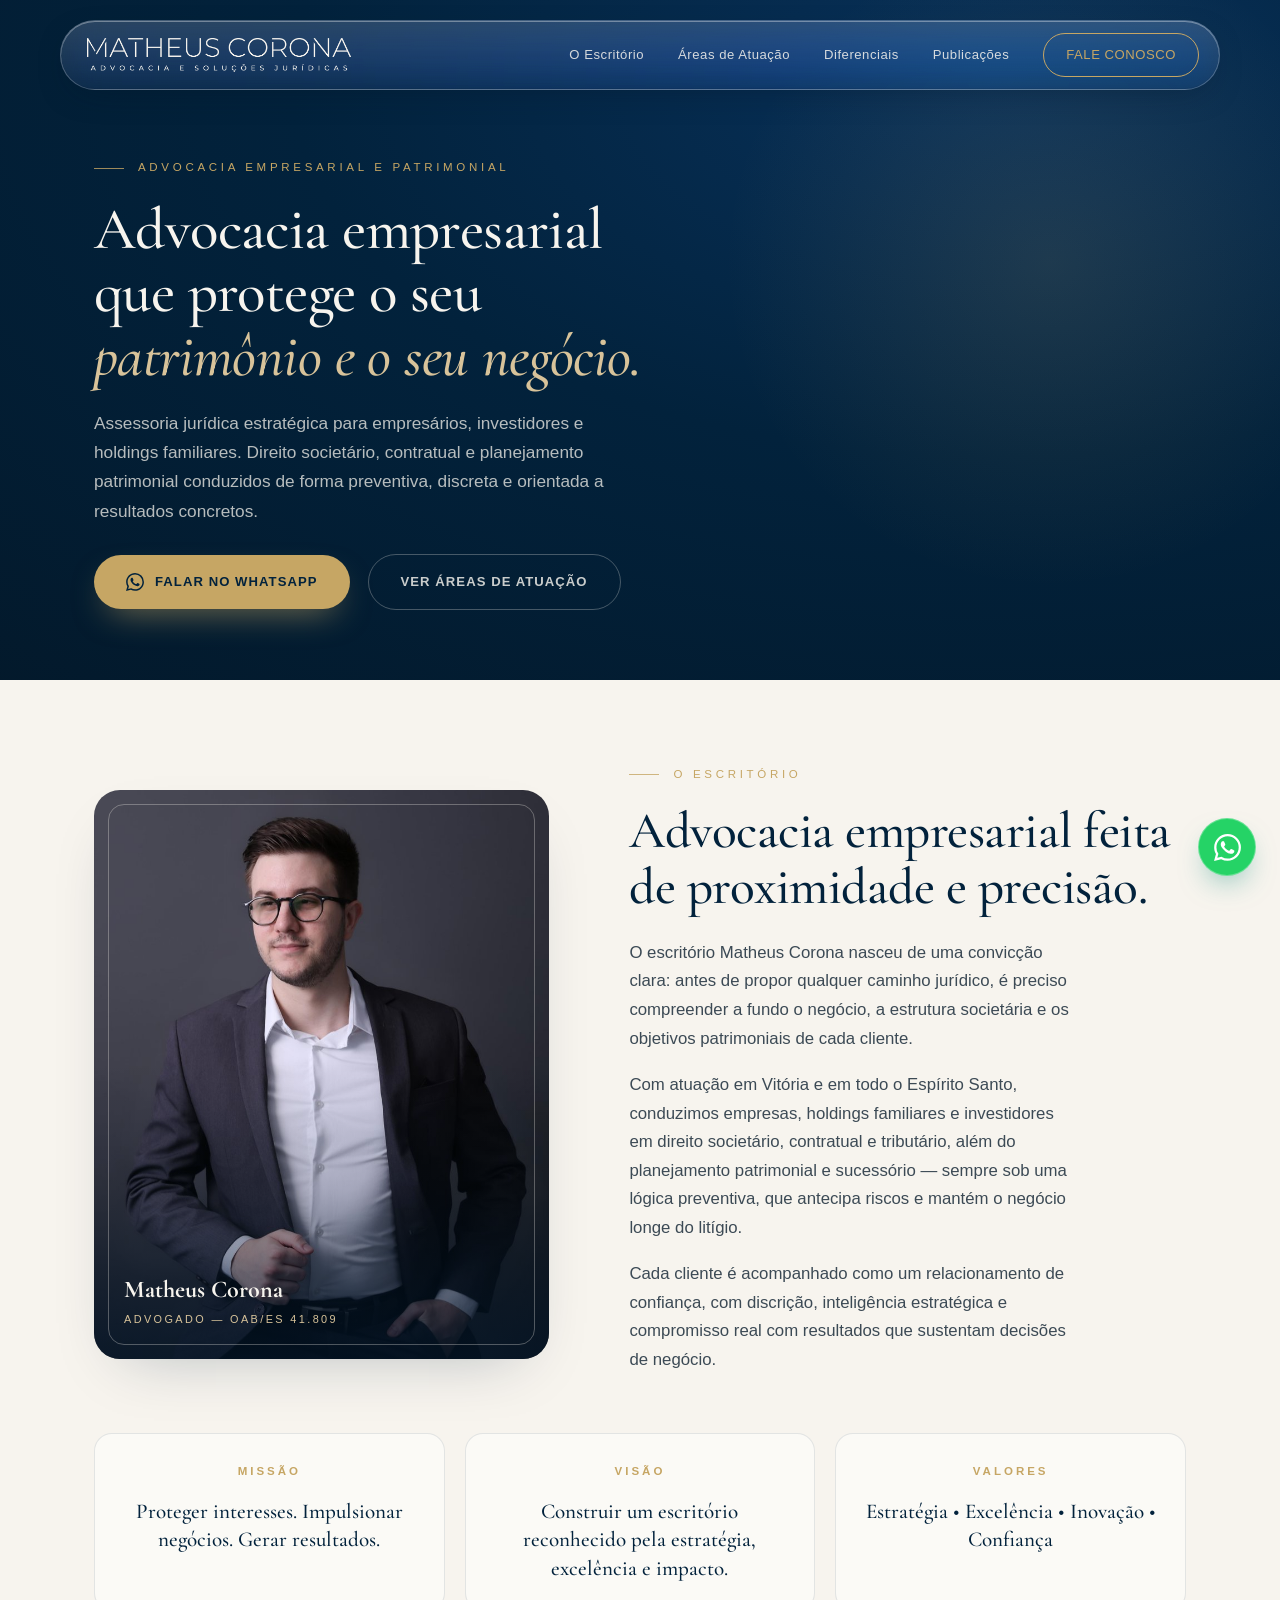
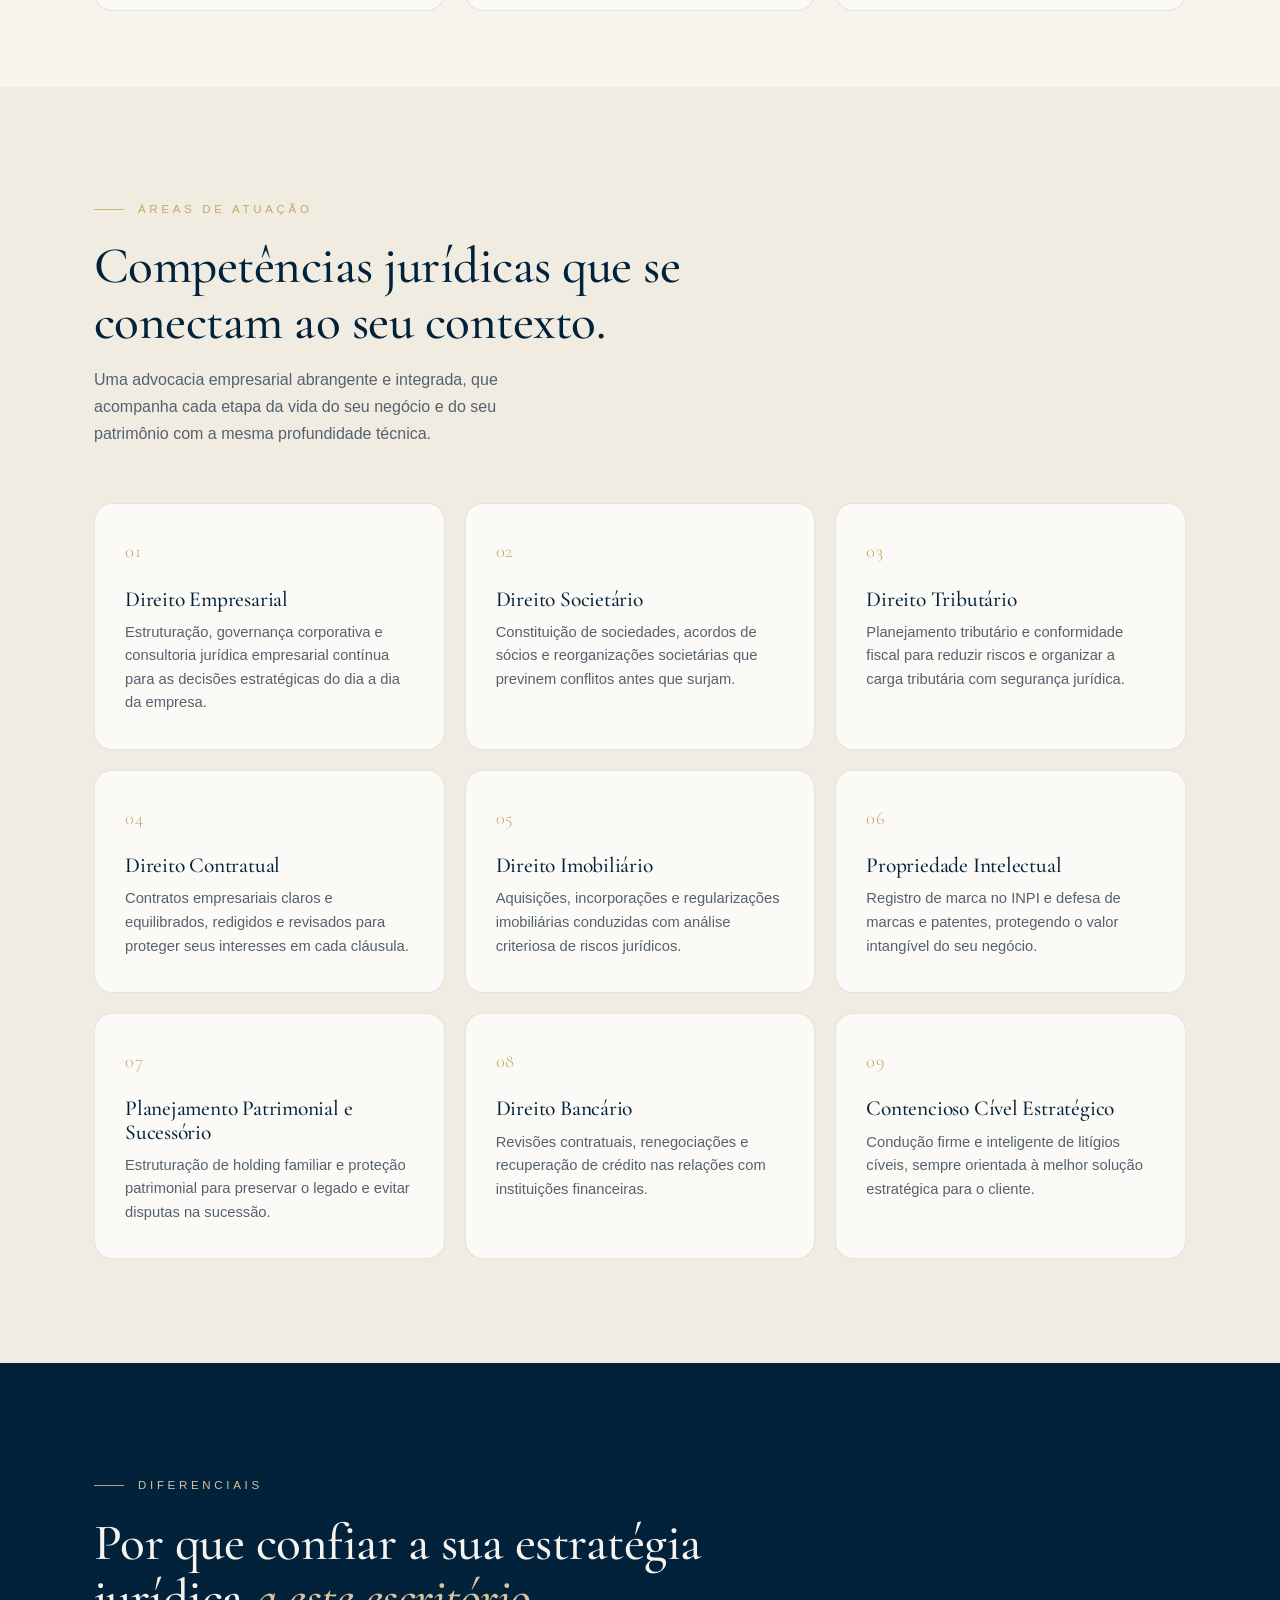
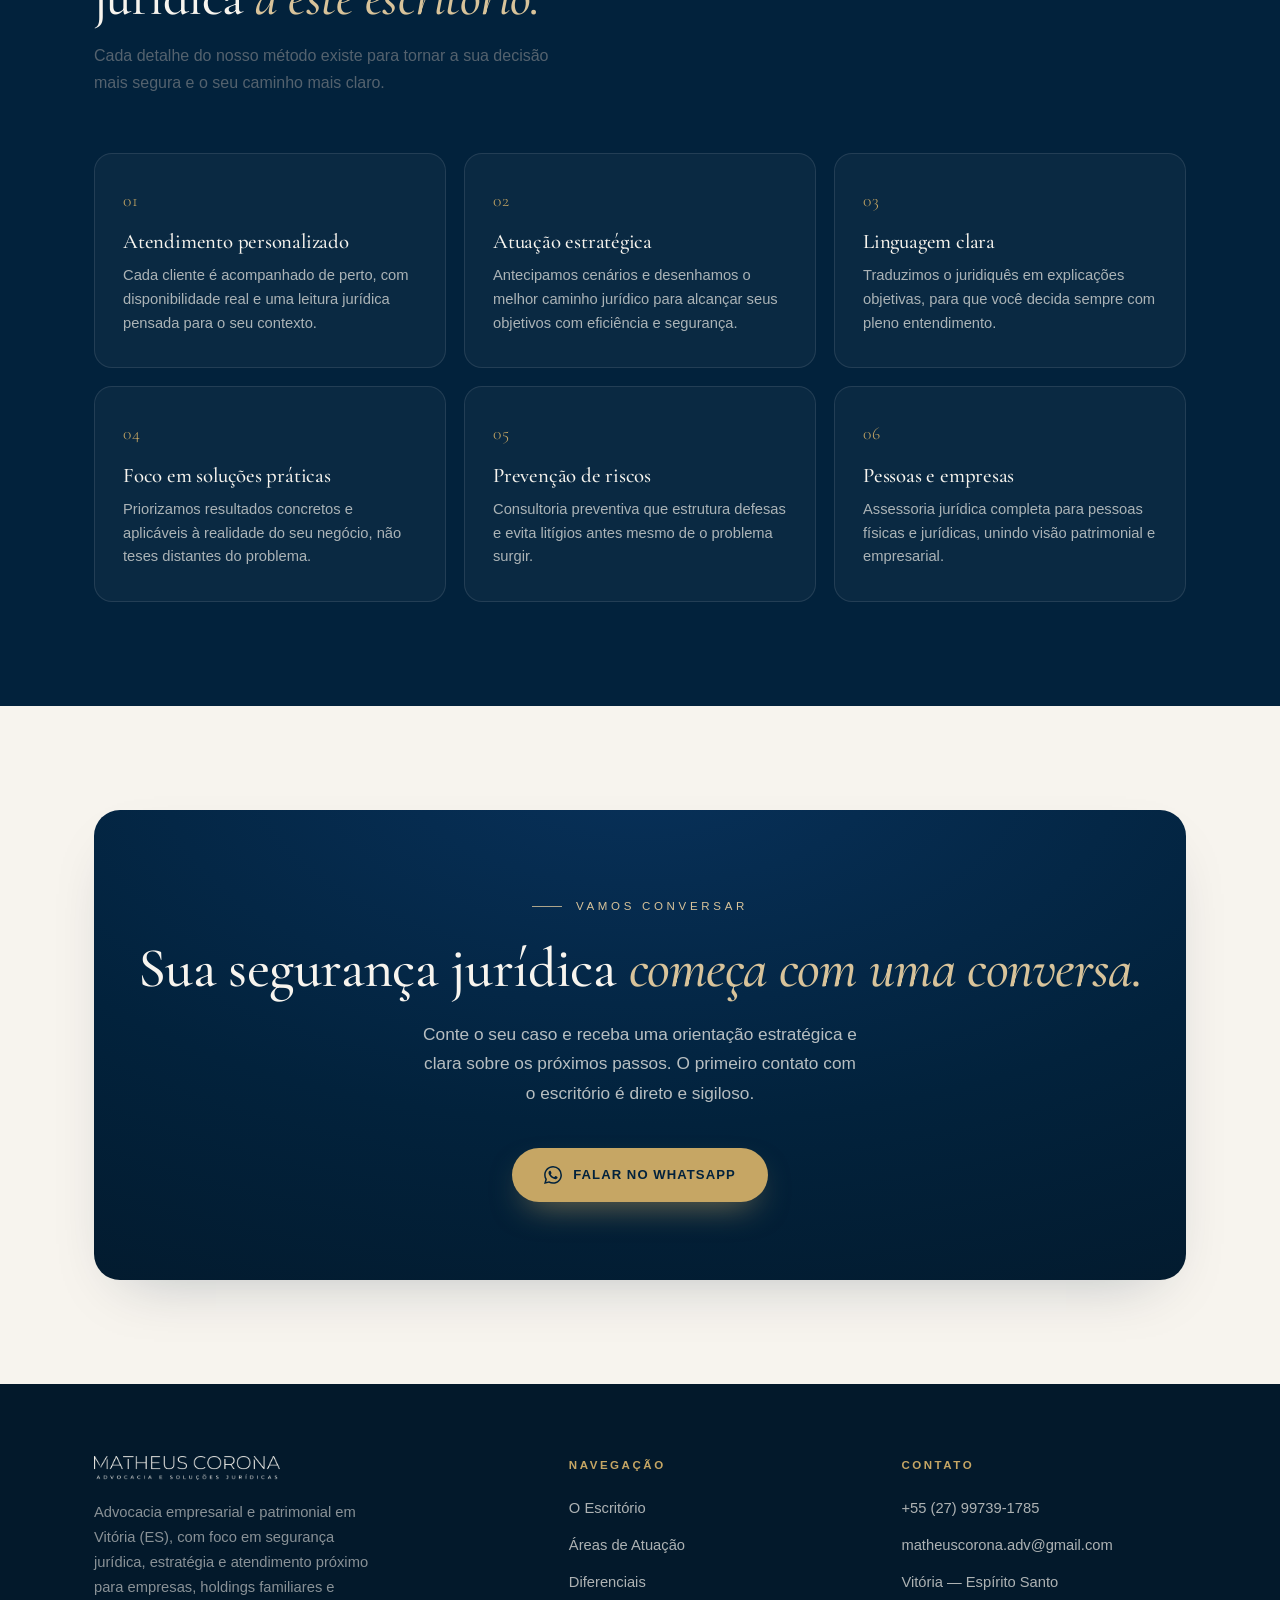
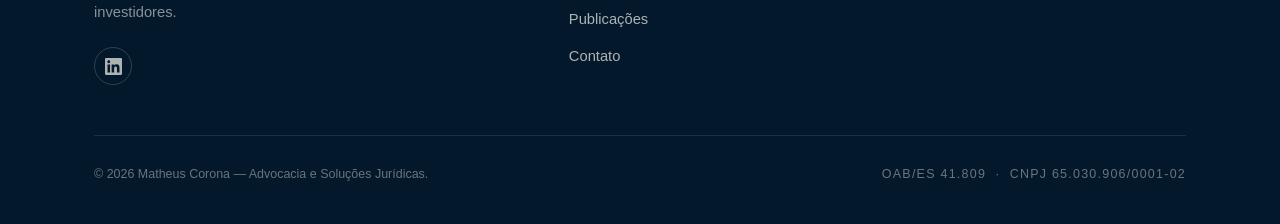
==== index.html @ 953bd62d "Remove "boutique" e ajusta frase sobre burocracia - Remove o termo "boutique" do meta description, J" ====
<!DOCTYPE html>
<html lang="pt-BR">
<head>
<meta charset="UTF-8">
<meta name="viewport" content="width=device-width, initial-scale=1.0">
<title>Matheus Corona | Advogado Empresarial em Vitória - ES | Direito Societário, Contratual e Patrimonial</title>
<meta name="description" content="Advocacia empresarial em Vitória (ES). Assessoria jurídica estratégica em direito societário, contratual, tributário e planejamento patrimonial para empresários, holdings familiares e investidores.">
<meta name="keywords" content="advogado empresarial, advocacia empresarial, direito societário, direito contratual, consultoria jurídica empresarial, advogado para empresas, planejamento patrimonial, holding familiar, proteção patrimonial, contratos empresariais, governança corporativa, consultoria preventiva, direito tributário, direito imobiliário, direito sucessório, recuperação de crédito, propriedade intelectual, registro de marca, INPI, assessoria jurídica estratégica, advogado Vitória ES, Espírito Santo">
<meta name="author" content="Matheus Corona — Advocacia e Soluções Jurídicas">
<meta name="robots" content="index, follow">
<meta name="geo.region" content="BR-ES">
<meta name="geo.placename" content="Vitória">
<link rel="canonical" href="https://www.matheuscorona.com.br/">
<meta property="og:type" content="website">
<meta property="og:locale" content="pt_BR">
<meta property="og:title" content="Matheus Corona | Advocacia Empresarial e Patrimonial em Vitória - ES">
<meta property="og:description" content="Assessoria jurídica estratégica em direito societário, contratual, tributário e planejamento patrimonial para empresários, holdings familiares e investidores no Espírito Santo.">
<meta property="og:site_name" content="Matheus Corona — Advocacia e Soluções Jurídicas">
<meta name="twitter:card" content="summary_large_image">
<meta name="twitter:title" content="Matheus Corona | Advocacia Empresarial e Patrimonial em Vitória - ES">
<meta name="twitter:description" content="Direito societário, contratual, tributário e planejamento patrimonial para empresas, holdings familiares e investidores no Espírito Santo.">
<link rel="icon" type="image/png" sizes="32x32" href="favicon-32x32.png">
<link rel="icon" type="image/png" sizes="16x16" href="favicon-16x16.png">
<link rel="icon" type="image/png" sizes="512x512" href="favicon.png">
<link rel="apple-touch-icon" sizes="180x180" href="apple-touch-icon.png">
<link rel="preconnect" href="https://fonts.googleapis.com">
<link rel="preconnect" href="https://fonts.gstatic.com" crossorigin>
<link href="https://fonts.googleapis.com/css2?family=Cormorant+Garamond:ital,wght@0,400;0,500;0,600;1,400;1,500&family=Manrope:wght@300;400;500;600&display=swap" rel="stylesheet">
<link rel="stylesheet" href="styles.css">
<script type="application/ld+json">
{
  "@context": "https://schema.org",
  "@type": "LegalService",
  "name": "Matheus Corona — Advocacia e Soluções Jurídicas",
  "description": "Advocacia empresarial em Vitória (ES), com atuação estratégica em direito societário, contratual, tributário e planejamento patrimonial para empresários, holdings familiares e investidores.",
  "url": "https://www.matheuscorona.com.br/",
  "email": "matheuscorona.adv@gmail.com",
  "telephone": "+55-27-99739-1785",
  "priceRange": "$$",
  "areaServed": {
    "@type": "State",
    "name": "Espírito Santo"
  },
  "address": {
    "@type": "PostalAddress",
    "addressLocality": "Vitória",
    "addressRegion": "ES",
    "addressCountry": "BR"
  },
  "founder": {
    "@type": "Person",
    "name": "Matheus Corona",
    "jobTitle": "Advogado",
    "identifier": "OAB/ES 41.809"
  },
  "knowsAbout": [
    "Direito Empresarial",
    "Direito Societário",
    "Direito Tributário",
    "Direito Contratual",
    "Direito Imobiliário",
    "Propriedade Intelectual e Registro de Marca (INPI)",
    "Planejamento Patrimonial e Sucessório",
    "Holding Familiar",
    "Governança Corporativa",
    "Consultoria Jurídica Preventiva",
    "Direito Bancário e Recuperação de Crédito",
    "Contencioso Cível Estratégico"
  ],
  "makesOffer": [
    { "@type": "Offer", "itemOffered": { "@type": "Service", "name": "Consultoria jurídica empresarial e societária" } },
    { "@type": "Offer", "itemOffered": { "@type": "Service", "name": "Planejamento patrimonial e sucessório e estruturação de holding familiar" } },
    { "@type": "Offer", "itemOffered": { "@type": "Service", "name": "Elaboração e revisão de contratos empresariais" } },
    { "@type": "Offer", "itemOffered": { "@type": "Service", "name": "Planejamento tributário e conformidade fiscal" } }
  ]
}
</script>
</head>
<body>

<header class="nav" id="nav">
  <div class="nav-shell">
    <a href="#" class="brand" aria-label="Matheus Corona Advocacia">
      <img class="nav-word light" src="[data-uri]" alt="Matheus Corona — Advocacia Empresarial e Soluções Jurídicas em Vitória, ES">
      <img class="nav-word dark" src="[data-uri]" alt="Matheus Corona — Advocacia Empresarial e Soluções Jurídicas em Vitória, ES">
    </a>
    <nav class="nav-links" id="menu">
      <a href="#sobre">O Escritório</a>
      <a href="#areas">Áreas de Atuação</a>
      <a href="#diferenciais">Diferenciais</a>
      <a href="publicacoes.html">Publicações</a>
      <a href="#contato" class="nav-cta">Fale Conosco</a>
    </nav>
    <div class="burger" id="burger"><span></span><span></span><span></span></div>
  </div>
</header>

<!-- HERO -->
<section class="hero">
  <div class="hero-glow"></div>
  <div class="hero-content">
    <div class="wrap">
      <div class="hero-inner">
        <span class="eyebrow">Advocacia Empresarial e Patrimonial</span>
        <h1><span class="l">Advocacia empresarial</span><span class="l">que protege o seu</span><span class="l"><em>patrimônio e o seu negócio.</em></span></h1>
        <p class="lead">Assessoria jurídica estratégica para empresários, investidores e holdings familiares. Direito societário, contratual e planejamento patrimonial conduzidos de forma preventiva, discreta e orientada a resultados concretos.</p>
        <div class="hero-actions">
          <a href="https://wa.me/5527997391785" class="btn btn-gold" target="_blank" rel="noopener"><svg viewBox="0 0 24 24" fill="currentColor"><path d="M17.472 14.382c-.297-.149-1.758-.867-2.03-.967-.273-.099-.471-.148-.67.15-.197.297-.767.966-.94 1.164-.173.199-.347.223-.644.075-.297-.15-1.255-.463-2.39-1.475-.883-.788-1.48-1.761-1.653-2.059-.173-.297-.018-.458.13-.606.134-.133.298-.347.446-.52.149-.174.198-.298.298-.497.099-.198.05-.371-.025-.52-.075-.149-.669-1.612-.916-2.207-.242-.579-.487-.5-.669-.51-.173-.008-.371-.01-.57-.01-.198 0-.52.074-.792.372-.272.297-1.04 1.016-1.04 2.479 0 1.462 1.065 2.875 1.213 3.074.149.198 2.096 3.2 5.077 4.487.709.306 1.262.489 1.694.625.712.227 1.36.195 1.871.118.571-.085 1.758-.719 2.006-1.413.248-.694.248-1.289.173-1.413-.074-.124-.272-.198-.57-.347m-5.421 7.403h-.004a9.87 9.87 0 01-5.031-1.378l-.361-.214-3.741.982.998-3.648-.235-.374a9.86 9.86 0 01-1.51-5.26c.001-5.45 4.436-9.884 9.888-9.884 2.64 0 5.122 1.03 6.988 2.898a9.825 9.825 0 012.893 6.994c-.003 5.45-4.437 9.884-9.885 9.884m8.413-18.297A11.815 11.815 0 0012.05 0C5.495 0 .16 5.335.157 11.892c0 2.096.547 4.142 1.588 5.945L.057 24l6.305-1.654a11.882 11.882 0 005.683 1.448h.005c6.554 0 11.89-5.335 11.893-11.893a11.821 11.821 0 00-3.48-8.413Z"/></svg> Falar no WhatsApp</a>
          <a href="#areas" class="btn btn-ghost">Ver áreas de atuação</a>
        </div>
      </div>
    </div>
  </div>
</section>

<!-- SOBRE -->
<section class="sec sobre" id="sobre">
  <div class="wrap sobre-grid">
    <div class="sobre-visual reveal">
      <img src="[data-uri]" alt="Matheus Corona, advogado empresarial responsável — OAB/ES 41.809, Vitória - ES">
      <div class="scrim"></div>
      <div class="cap"><b>Matheus Corona</b><small>Advogado — OAB/ES 41.809</small></div>
    </div>
    <div class="sobre-text reveal d1">
      <span class="eyebrow">O Escritório</span>
      <h2>Advocacia empresarial feita de proximidade e precisão.</h2>
      <p>O escritório Matheus Corona nasceu de uma convicção clara: antes de propor qualquer caminho jurídico, é preciso compreender a fundo o negócio, a estrutura societária e os objetivos patrimoniais de cada cliente.</p>
      <p>Com atuação em Vitória e em todo o Espírito Santo, conduzimos empresas, holdings familiares e investidores em direito societário, contratual e tributário, além do planejamento patrimonial e sucessório — sempre sob uma lógica preventiva, que antecipa riscos e mantém o negócio longe do litígio.</p>
      <p>Cada cliente é acompanhado como um relacionamento de confiança, com discrição, inteligência estratégica e compromisso real com resultados que sustentam decisões de negócio.</p>
    </div>
  </div>
  <div class="wrap">
    <div class="mvv reveal">
      <div class="mvv-item"><span class="k">Missão</span><p>Proteger interesses. Impulsionar negócios. Gerar resultados.</p></div>
      <div class="mvv-item"><span class="k">Visão</span><p>Construir um escritório reconhecido pela estratégia, excelência e impacto.</p></div>
      <div class="mvv-item"><span class="k">Valores</span><p>Estratégia • Excelência • Inovação • Confiança</p></div>
    </div>
  </div>
</section>

<!-- ÁREAS -->
<section class="sec areas" id="areas">
  <div class="wrap">
    <div class="sec-head reveal">
      <span class="eyebrow">Áreas de Atuação</span>
      <h2>Competências jurídicas que se conectam ao seu contexto.</h2>
      <p>Uma advocacia empresarial abrangente e integrada, que acompanha cada etapa da vida do seu negócio e do seu patrimônio com a mesma profundidade técnica.</p>
    </div>
    <div class="areas-grid reveal d1">
      <article class="area">
      <span class="num">01</span>
      <h3>Direito Empresarial</h3><p>Estruturação, governança corporativa e consultoria jurídica empresarial contínua para as decisões estratégicas do dia a dia da empresa.</p>
      <span class="area-line"></span>
    </article><article class="area">
      <span class="num">02</span>
      <h3>Direito Societário</h3><p>Constituição de sociedades, acordos de sócios e reorganizações societárias que previnem conflitos antes que surjam.</p>
      <span class="area-line"></span>
    </article><article class="area">
      <span class="num">03</span>
      <h3>Direito Tributário</h3><p>Planejamento tributário e conformidade fiscal para reduzir riscos e organizar a carga tributária com segurança jurídica.</p>
      <span class="area-line"></span>
    </article><article class="area">
      <span class="num">04</span>
      <h3>Direito Contratual</h3><p>Contratos empresariais claros e equilibrados, redigidos e revisados para proteger seus interesses em cada cláusula.</p>
      <span class="area-line"></span>
    </article><article class="area">
      <span class="num">05</span>
      <h3>Direito Imobiliário</h3><p>Aquisições, incorporações e regularizações imobiliárias conduzidas com análise criteriosa de riscos jurídicos.</p>
      <span class="area-line"></span>
    </article><article class="area">
      <span class="num">06</span>
      <h3>Propriedade Intelectual</h3><p>Registro de marca no INPI e defesa de marcas e patentes, protegendo o valor intangível do seu negócio.</p>
      <span class="area-line"></span>
    </article><article class="area">
      <span class="num">07</span>
      <h3>Planejamento Patrimonial e Sucessório</h3><p>Estruturação de holding familiar e proteção patrimonial para preservar o legado e evitar disputas na sucessão.</p>
      <span class="area-line"></span>
    </article><article class="area">
      <span class="num">08</span>
      <h3>Direito Bancário</h3><p>Revisões contratuais, renegociações e recuperação de crédito nas relações com instituições financeiras.</p>
      <span class="area-line"></span>
    </article><article class="area">
      <span class="num">09</span>
      <h3>Contencioso Cível Estratégico</h3><p>Condução firme e inteligente de litígios cíveis, sempre orientada à melhor solução estratégica para o cliente.</p>
      <span class="area-line"></span>
    </article>
    </div>
  </div>
</section>

<!-- DIFERENCIAIS -->
<section class="sec difs" id="diferenciais">
  <div class="wrap">
    <div class="sec-head reveal">
      <span class="eyebrow">Diferenciais</span>
      <h2>Por que confiar a sua estratégia jurídica <em>a este escritório.</em></h2>
      <p>Cada detalhe do nosso método existe para tornar a sua decisão mais segura e o seu caminho mais claro.</p>
    </div>
    <div class="difs-grid reveal d1">
      <div class="dif"><span class="dnum">01</span><h3>Atendimento personalizado</h3><p>Cada cliente é acompanhado de perto, com disponibilidade real e uma leitura jurídica pensada para o seu contexto.</p></div><div class="dif"><span class="dnum">02</span><h3>Atuação estratégica</h3><p>Antecipamos cenários e desenhamos o melhor caminho jurídico para alcançar seus objetivos com eficiência e segurança.</p></div><div class="dif"><span class="dnum">03</span><h3>Linguagem clara</h3><p>Traduzimos o juridiquês em explicações objetivas, para que você decida sempre com pleno entendimento.</p></div><div class="dif"><span class="dnum">04</span><h3>Foco em soluções práticas</h3><p>Priorizamos resultados concretos e aplicáveis à realidade do seu negócio, não teses distantes do problema.</p></div><div class="dif"><span class="dnum">05</span><h3>Prevenção de riscos</h3><p>Consultoria preventiva que estrutura defesas e evita litígios antes mesmo de o problema surgir.</p></div><div class="dif"><span class="dnum">06</span><h3>Pessoas e empresas</h3><p>Assessoria jurídica completa para pessoas físicas e jurídicas, unindo visão patrimonial e empresarial.</p></div>
    </div>
  </div>
</section>

<!-- CTA -->
<section class="sec cta" id="contato">
  <div class="wrap">
    <div class="cta-card reveal">
      <span class="eyebrow">Vamos conversar</span>
      <h2>Sua segurança jurídica <em>começa com uma conversa.</em></h2>
      <p>Conte o seu caso e receba uma orientação estratégica e clara sobre os próximos passos. O primeiro contato com o escritório é direto e sigiloso.</p>
      <a href="https://wa.me/5527997391785" class="btn btn-gold" target="_blank" rel="noopener"><svg viewBox="0 0 24 24" fill="currentColor"><path d="M17.472 14.382c-.297-.149-1.758-.867-2.03-.967-.273-.099-.471-.148-.67.15-.197.297-.767.966-.94 1.164-.173.199-.347.223-.644.075-.297-.15-1.255-.463-2.39-1.475-.883-.788-1.48-1.761-1.653-2.059-.173-.297-.018-.458.13-.606.134-.133.298-.347.446-.52.149-.174.198-.298.298-.497.099-.198.05-.371-.025-.52-.075-.149-.669-1.612-.916-2.207-.242-.579-.487-.5-.669-.51-.173-.008-.371-.01-.57-.01-.198 0-.52.074-.792.372-.272.297-1.04 1.016-1.04 2.479 0 1.462 1.065 2.875 1.213 3.074.149.198 2.096 3.2 5.077 4.487.709.306 1.262.489 1.694.625.712.227 1.36.195 1.871.118.571-.085 1.758-.719 2.006-1.413.248-.694.248-1.289.173-1.413-.074-.124-.272-.198-.57-.347m-5.421 7.403h-.004a9.87 9.87 0 01-5.031-1.378l-.361-.214-3.741.982.998-3.648-.235-.374a9.86 9.86 0 01-1.51-5.26c.001-5.45 4.436-9.884 9.888-9.884 2.64 0 5.122 1.03 6.988 2.898a9.825 9.825 0 012.893 6.994c-.003 5.45-4.437 9.884-9.885 9.884m8.413-18.297A11.815 11.815 0 0012.05 0C5.495 0 .16 5.335.157 11.892c0 2.096.547 4.142 1.588 5.945L.057 24l6.305-1.654a11.882 11.882 0 005.683 1.448h.005c6.554 0 11.89-5.335 11.893-11.893a11.821 11.821 0 00-3.48-8.413Z"/></svg> Falar no WhatsApp</a>
    </div>
  </div>
</section>

<!-- FOOTER -->
<footer>
  <div class="wrap">
    <div class="foot-grid">
      <div class="foot-brand">
        <img class="fw" src="[data-uri]" alt="Logotipo Matheus Corona — Advocacia Empresarial e Patrimonial, Vitória ES">
        <p>Advocacia empresarial e patrimonial em Vitória (ES), com foco em segurança jurídica, estratégia e atendimento próximo para empresas, holdings familiares e investidores.</p>
        <div class="foot-social">
          <a href="https://www.linkedin.com/in/matheuscorona/" target="_blank" rel="noopener" aria-label="LinkedIn"><svg viewBox="0 0 24 24" fill="currentColor"><path d="M20.447 20.452h-3.554v-5.569c0-1.328-.027-3.037-1.852-3.037-1.853 0-2.136 1.445-2.136 2.939v5.667H9.351V9h3.414v1.561h.046c.477-.9 1.637-1.85 3.37-1.85 3.601 0 4.267 2.37 4.267 5.455v6.286zM5.337 7.433c-1.144 0-2.063-.926-2.063-2.065 0-1.138.92-2.063 2.063-2.063 1.14 0 2.064.925 2.064 2.063 0 1.139-.925 2.065-2.064 2.065zm1.782 13.019H3.555V9h3.564v11.452zM22.225 0H1.771C.792 0 0 .774 0 1.729v20.542C0 23.227.792 24 1.771 24h20.451C23.2 24 24 23.227 24 22.271V1.729C24 .774 23.2 0 22.222 0h.003z"/></svg></a>
        </div>
      </div>
      <div class="foot-col">
        <h4>Navegação</h4>
        <a href="#sobre">O Escritório</a><a href="#areas">Áreas de Atuação</a>
        <a href="#diferenciais">Diferenciais</a><a href="publicacoes.html">Publicações</a>
        <a href="#contato">Contato</a>
      </div>
      <div class="foot-col">
        <h4>Contato</h4>
        <a href="https://wa.me/5527997391785" target="_blank" rel="noopener">+55 (27) 99739-1785</a>
        <a href="mailto:matheuscorona.adv@gmail.com">matheuscorona.adv@gmail.com</a>
        <p>Vitória — Espírito Santo</p>
      </div>
    </div>
    <div class="foot-bottom">
      <p>&copy; <span id="yr"></span> Matheus Corona — Advocacia e Soluções Jurídicas.</p>
      <p class="legal">OAB/ES 41.809 &nbsp;·&nbsp; CNPJ 65.030.906/0001-02</p>
    </div>
  </div>
</footer>

<a class="wa-float" href="https://wa.me/5527997391785" target="_blank" rel="noopener" aria-label="Falar no WhatsApp"><svg viewBox="0 0 24 24" fill="currentColor"><path d="M17.472 14.382c-.297-.149-1.758-.867-2.03-.967-.273-.099-.471-.148-.67.15-.197.297-.767.966-.94 1.164-.173.199-.347.223-.644.075-.297-.15-1.255-.463-2.39-1.475-.883-.788-1.48-1.761-1.653-2.059-.173-.297-.018-.458.13-.606.134-.133.298-.347.446-.52.149-.174.198-.298.298-.497.099-.198.05-.371-.025-.52-.075-.149-.669-1.612-.916-2.207-.242-.579-.487-.5-.669-.51-.173-.008-.371-.01-.57-.01-.198 0-.52.074-.792.372-.272.297-1.04 1.016-1.04 2.479 0 1.462 1.065 2.875 1.213 3.074.149.198 2.096 3.2 5.077 4.487.709.306 1.262.489 1.694.625.712.227 1.36.195 1.871.118.571-.085 1.758-.719 2.006-1.413.248-.694.248-1.289.173-1.413-.074-.124-.272-.198-.57-.347m-5.421 7.403h-.004a9.87 9.87 0 01-5.031-1.378l-.361-.214-3.741.982.998-3.648-.235-.374a9.86 9.86 0 01-1.51-5.26c.001-5.45 4.436-9.884 9.888-9.884 2.64 0 5.122 1.03 6.988 2.898a9.825 9.825 0 012.893 6.994c-.003 5.45-4.437 9.884-9.885 9.884m8.413-18.297A11.815 11.815 0 0012.05 0C5.495 0 .16 5.335.157 11.892c0 2.096.547 4.142 1.588 5.945L.057 24l6.305-1.654a11.882 11.882 0 005.683 1.448h.005c6.554 0 11.89-5.335 11.893-11.893a11.821 11.821 0 00-3.48-8.413Z"/></svg></a>

<script>
document.getElementById('yr').textContent=new Date().getFullYear();
const nav=document.getElementById('nav');
addEventListener('scroll',()=>nav.classList.toggle('scrolled',scrollY>50));
const burger=document.getElementById('burger'),menu=document.getElementById('menu');
burger.addEventListener('click',()=>{burger.classList.toggle('x');menu.classList.toggle('open');nav.classList.toggle('menu-open')});
menu.querySelectorAll('a').forEach(a=>a.addEventListener('click',()=>{burger.classList.remove('x');menu.classList.remove('open');nav.classList.remove('menu-open')}));
const io=new IntersectionObserver(es=>es.forEach(e=>{if(e.isIntersecting){e.target.classList.add('in');io.unobserve(e.target)}}),{threshold:.14});
document.querySelectorAll('.reveal').forEach(el=>io.observe(el));
</script>
</body>
</html>
---- styles.css ----
:root{
  --navy:#02223C; --navy-2:#03192B; --petrol:#065581;
  --ink:#14202b; --muted:#54626e;
  --ivory:#F7F4EE; --ivory-2:#F1ECE1; --card:#FBFAF6;
  --gold:#C6A664; --gold-2:#D8C39A;
  --line:rgba(2,34,60,.10);
  --serif:'Cormorant Garamond',Georgia,serif;
  --sans:-apple-system,BlinkMacSystemFont,'SF Pro Text','SF Pro Display','Helvetica Neue',Helvetica,Arial,sans-serif;
  --r-sm:12px; --r:18px; --r-lg:26px; --r-pill:100px;
  --shadow:0 24px 60px -30px rgba(2,34,60,.28);
  --shadow-sm:0 12px 30px -18px rgba(2,34,60,.35);
}
*{margin:0;padding:0;box-sizing:border-box}
html{scroll-behavior:smooth}
body{font-family:var(--sans);background:var(--ivory);color:var(--ink);line-height:1.7;font-weight:300;-webkit-font-smoothing:antialiased;overflow-x:hidden}
img{max-width:100%;display:block}
a{color:inherit;text-decoration:none}
.wrap{width:100%;max-width:1160px;margin:0 auto;padding:0 34px}

.eyebrow{font-weight:500;font-size:.72rem;letter-spacing:.32em;text-transform:uppercase;color:var(--gold);display:inline-flex;align-items:center;gap:14px}
.eyebrow::before{content:"";width:30px;height:1px;background:var(--gold);opacity:.8}
h1,h2,h3{font-family:var(--serif);font-weight:500;line-height:1.08;letter-spacing:-.01em}
em{font-style:italic}

/* NAV */
header.nav{position:fixed;top:0;left:0;right:0;z-index:50;display:flex;align-items:center;justify-content:space-between;padding:20px 30px;transition:padding .5s}
.nav-shell{position:relative;width:100%;max-width:1160px;margin:0 auto;display:flex;align-items:center;justify-content:space-between;
  padding:12px 20px 12px 26px;border-radius:var(--r-pill);
  background:linear-gradient(180deg,rgba(255,255,255,.16),rgba(255,255,255,.05));
  -webkit-backdrop-filter:blur(20px) saturate(180%);backdrop-filter:blur(20px) saturate(180%);
  border:1px solid rgba(255,255,255,.22);
  box-shadow:0 10px 34px -16px rgba(2,20,38,.5),inset 0 1px 0 rgba(255,255,255,.35),inset 0 -1px 0 rgba(2,20,38,.08);
  transition:background .6s ease,box-shadow .6s ease,border-color .6s ease}
header.nav.scrolled .nav-shell{
  background:linear-gradient(180deg,rgba(255,255,255,.82),rgba(251,250,246,.64));
  border-color:rgba(2,34,60,.10);
  box-shadow:0 14px 34px -18px rgba(2,34,60,.28),inset 0 1px 0 rgba(255,255,255,.6),inset 0 -1px 0 rgba(2,34,60,.05)}
.brand{position:relative;display:flex;align-items:center;height:34px;aspect-ratio:1000/129}
.nav-word{position:absolute;inset:0;height:100%;width:100%;object-fit:contain;transition:opacity .5s ease}
.nav-word.light{opacity:1}
.nav-word.dark{opacity:0}
header.nav.scrolled .nav-word.light{opacity:0}
header.nav.scrolled .nav-word.dark{opacity:1}
.nav-links{display:flex;gap:34px;align-items:center}
.nav-links a{font-size:.82rem;letter-spacing:.04em;color:rgba(247,244,238,.85);font-weight:400;position:relative;transition:color .3s}
.nav-links a::after{content:"";position:absolute;left:0;bottom:-5px;width:0;height:1px;background:var(--gold);transition:width .35s}
.nav-links a:hover::after{width:100%}
header.nav.scrolled .nav-links a{color:var(--ink)}
.nav-cta{border:1px solid var(--gold);color:var(--gold)!important;padding:10px 22px;border-radius:var(--r-pill);font-size:.74rem;letter-spacing:.1em;text-transform:uppercase;transition:all .35s}
.nav-cta:hover{background:var(--gold);color:var(--navy)!important}
.nav-cta::after{display:none}
.burger{display:none;flex-direction:column;gap:5px;cursor:pointer;z-index:60;padding:6px}
.burger span{width:24px;height:1.6px;background:var(--ivory);border-radius:2px;transition:.3s}
header.nav.scrolled .burger span{background:var(--ink)}

/* HERO — flex column so content and meta never overlap */
.hero{position:relative;min-height:min(82vh,680px);display:flex;flex-direction:column;padding:112px 0 32px;color:var(--ivory);overflow:hidden;
  background:radial-gradient(120% 120% at 78% 12%,#08315a 0%,var(--navy) 46%,var(--navy-2) 100%)}
.hero-glow{position:absolute;top:-18%;right:-12%;width:60vw;height:60vw;border-radius:50%;
  background:radial-gradient(circle,rgba(198,166,100,.13),transparent 60%);pointer-events:none}
.hero-content{flex:1 1 auto;display:flex;align-items:center;width:100%;position:relative;z-index:2}
.hero-inner{max-width:770px}
.hero .eyebrow{margin-bottom:20px;opacity:0;animation:fade .9s .3s forwards}
.hero h1{font-size:clamp(2.3rem,4.6vw,4.1rem);margin-bottom:20px}
.hero h1 em{color:var(--gold-2);font-weight:500}
.hero h1 .l{display:block;opacity:0;transform:translateY(26px);animation:rise 1s forwards}
.hero h1 .l:nth-child(1){animation-delay:.42s} .hero h1 .l:nth-child(2){animation-delay:.56s} .hero h1 .l:nth-child(3){animation-delay:.7s}
.hero .lead{font-size:1.08rem;font-weight:300;max-width:540px;color:rgba(247,244,238,.74);margin-bottom:28px;opacity:0;animation:fade 1s .95s forwards}
.hero-actions{display:flex;gap:18px;flex-wrap:wrap;align-items:center;opacity:0;animation:fade 1s 1.1s forwards}
.btn{display:inline-flex;align-items:center;justify-content:center;gap:11px;padding:16px 32px;border-radius:var(--r-pill);font-weight:600;font-size:.82rem;letter-spacing:.08em;text-transform:uppercase;transition:transform .35s,box-shadow .35s,background .35s;white-space:nowrap}
.btn svg{width:18px;height:18px;flex:none}
.btn-gold{background:var(--gold);color:var(--navy);box-shadow:0 14px 34px -14px rgba(198,166,100,.7)}
.btn-gold:hover{transform:translateY(-3px);background:var(--gold-2);box-shadow:0 20px 44px -16px rgba(198,166,100,.8)}
.btn-ghost{color:rgba(247,244,238,.82);border:1px solid rgba(247,244,238,.28)}
.btn-ghost:hover{border-color:var(--gold);color:var(--gold)}
@keyframes rise{to{opacity:1;transform:none}}
@keyframes fade{to{opacity:1}}

.reveal{opacity:0;transform:translateY(32px);transition:opacity .9s cubic-bezier(.2,.7,.2,1),transform .9s cubic-bezier(.2,.7,.2,1)}
.reveal.in{opacity:1;transform:none}
.reveal.d1{transition-delay:.1s} .reveal.d2{transition-delay:.2s}

.sec{padding:clamp(64px,9vw,104px) 0}
.sec-head{max-width:620px}
.sec-head h2{font-size:clamp(2.1rem,4.2vw,3.2rem);margin:20px 0 16px;color:var(--navy)}
.sec-head p{color:var(--muted);max-width:52ch}

/* SOBRE */
.sec.sobre{padding:clamp(48px,6vw,76px) 0}
.sobre-grid{display:grid;grid-template-columns:0.9fr 1.1fr;gap:80px;align-items:center}
.sobre-visual{position:relative;aspect-ratio:4/5;border-radius:var(--r-lg);overflow:hidden;box-shadow:var(--shadow)}
.sobre-visual img{width:100%;height:100%;object-fit:cover;object-position:center 12%}
.sobre-visual .scrim{position:absolute;inset:0;background:linear-gradient(to top,rgba(2,20,38,.78) 0%,rgba(2,20,38,.2) 30%,transparent 52%);z-index:1}
.sobre-visual::after{content:"";position:absolute;inset:14px;border:1px solid rgba(247,244,238,.3);border-radius:16px;pointer-events:none;z-index:2}
.sobre-visual .cap{position:absolute;left:30px;bottom:28px;z-index:3}
.sobre-visual .cap b{display:block;font-family:var(--serif);font-size:1.5rem;color:var(--ivory);line-height:1.15}
.sobre-visual .cap small{font-size:.68rem;letter-spacing:.22em;text-transform:uppercase;color:var(--gold-2)}
.sobre-text h2{font-size:clamp(2.1rem,4.2vw,3.2rem);margin:20px 0 24px;color:var(--navy)}
.sobre-text p{color:#3c4a55;font-size:1.05rem;margin-bottom:18px;max-width:48ch}
.mvv{display:grid;grid-template-columns:repeat(3,1fr);gap:20px;margin-top:40px}
.mvv-item{position:relative;background:var(--card);border:1px solid var(--line);border-radius:var(--r);padding:28px 26px;overflow:hidden;transition:transform .45s,box-shadow .45s;text-align:center}
.mvv-item::before{content:"";position:absolute;left:0;top:0;width:3px;height:0;background:var(--gold);transition:height .5s cubic-bezier(.2,.7,.2,1)}
.mvv-item:hover{transform:translateY(-6px);box-shadow:var(--shadow)}
.mvv-item:hover::before{height:100%}
.mvv-item .k{display:block;font-size:.72rem;letter-spacing:.26em;text-transform:uppercase;color:var(--gold);font-weight:600;margin-bottom:16px}
.mvv-item p{font-family:var(--serif);font-size:1.32rem;line-height:1.34;color:var(--navy);font-weight:500}
@media(max-width:960px){.mvv{grid-template-columns:1fr;gap:16px;margin-top:32px}}

/* ÁREAS */
.areas{background:var(--ivory-2)}
.areas-grid{display:grid;grid-template-columns:repeat(3,1fr);gap:20px;margin-top:56px}
.area{position:relative;background:var(--card);border:1px solid var(--line);border-radius:var(--r);
  padding:32px 30px 34px;overflow:hidden;transition:transform .45s,box-shadow .45s,background .45s;cursor:default}
.area .num{font-family:var(--serif);font-size:1.15rem;color:var(--gold);letter-spacing:.04em;display:block;margin-bottom:20px}
.area h3{font-size:1.34rem;color:var(--navy);margin-bottom:10px;transition:color .45s}
.area p{font-size:.92rem;color:var(--muted);line-height:1.6;transition:color .45s}
.area-line{position:absolute;left:0;top:0;height:3px;width:0;background:var(--gold);transition:width .5s cubic-bezier(.2,.7,.2,1)}
.area:hover{transform:translateY(-6px);background:var(--navy);box-shadow:var(--shadow)}
.area:hover .area-line{width:100%}
.area:hover h3{color:var(--ivory)}
.area:hover p{color:rgba(247,244,238,.72)}

/* DIFERENCIAIS */
.difs{background:var(--navy);color:var(--ivory);position:relative;overflow:hidden}
.difs .eyebrow{color:var(--gold-2)} .difs .eyebrow::before{background:var(--gold-2)}
.difs .sec-head h2{color:var(--ivory)} .difs .sec-head h2 em{color:var(--gold-2)}
.difs-grid{display:grid;grid-template-columns:repeat(3,1fr);gap:18px;margin-top:56px;position:relative;z-index:2}
.dif{background:rgba(247,244,238,.035);border:1px solid rgba(247,244,238,.1);border-radius:var(--r);padding:32px 28px;transition:background .4s,transform .4s,border-color .4s}
.dif:hover{background:rgba(247,244,238,.06);transform:translateY(-5px);border-color:rgba(198,166,100,.4)}
.dif .dnum{font-family:var(--serif);font-size:1.1rem;color:var(--gold);letter-spacing:.06em;display:block;margin-bottom:16px}
.dif h3{font-size:1.3rem;color:var(--ivory);margin-bottom:10px}
.dif p{font-size:.92rem;color:rgba(247,244,238,.68);line-height:1.62}

/* CTA */
.cta{background:var(--ivory)}
.cta-card{position:relative;overflow:hidden;border-radius:var(--r-lg);padding:78px 40px;text-align:center;box-shadow:var(--shadow);
  background:radial-gradient(120% 140% at 50% -10%,#08315a,var(--navy) 55%,var(--navy-2))}
.cta-card .eyebrow{color:var(--gold-2)} .cta-card .eyebrow::before{background:var(--gold-2)}
.cta-card h2{font-size:clamp(2.2rem,4.6vw,3.5rem);color:var(--ivory);margin:22px 0;line-height:1.06}
.cta-card h2 em{color:var(--gold-2)}
.cta-card p{color:rgba(247,244,238,.74);font-size:1.08rem;max-width:46ch;margin:0 auto 40px}

/* FOOTER */
footer{background:var(--navy-2);color:rgba(247,244,238,.72);padding:72px 0 38px}
.foot-grid{display:grid;grid-template-columns:1.5fr 1fr 1fr;gap:48px;padding-bottom:50px;border-bottom:1px solid rgba(247,244,238,.1)}
.foot-brand .fw{height:24px;margin-bottom:20px}
.foot-brand p{font-size:.92rem;max-width:36ch;color:rgba(247,244,238,.55);line-height:1.7}
.foot-social{display:flex;gap:12px;margin-top:22px}
.foot-social a{width:38px;height:38px;border-radius:50%;border:1px solid rgba(247,244,238,.18);display:flex;align-items:center;justify-content:center;color:rgba(247,244,238,.7);transition:all .3s}
.foot-social a svg{width:17px;height:17px}
.foot-social a:hover{background:var(--gold);border-color:var(--gold);color:var(--navy)}
.foot-col h4{font-size:.72rem;letter-spacing:.22em;text-transform:uppercase;color:var(--gold);margin-bottom:20px;font-weight:600}
.foot-col a,.foot-col p{display:block;font-size:.92rem;color:rgba(247,244,238,.7);margin-bottom:12px;transition:color .3s}
.foot-col a:hover{color:var(--gold)}
.foot-bottom{display:flex;justify-content:space-between;align-items:center;padding-top:28px;flex-wrap:wrap;gap:12px}
.foot-bottom p{font-size:.78rem;color:rgba(247,244,238,.42)}
.foot-bottom .legal{letter-spacing:.1em}

/* WhatsApp float — official WhatsApp brand green so it reads instantly as the WhatsApp button */
.wa-float{position:fixed;right:24px;bottom:24px;z-index:80;width:58px;height:58px;border-radius:50%;background:#25D366;border:1px solid rgba(255,255,255,.3);display:flex;align-items:center;justify-content:center;box-shadow:0 14px 30px -12px rgba(18,140,126,.65);transition:transform .35s,background .35s;color:#fff}
.wa-float:hover{transform:translateY(-4px) scale(1.05);background:#20BD5A}
.wa-float svg{width:27px;height:27px}

@media(max-width:960px){
  .sobre-grid{grid-template-columns:1fr;gap:44px}
  .sobre-visual{max-width:440px;margin:0 auto}
  .areas-grid,.difs-grid{grid-template-columns:repeat(2,1fr)}
  .foot-grid{grid-template-columns:1fr 1fr}
}
@media(max-width:680px){
  .wrap{padding:0 22px} header.nav{padding:14px 16px}
  .nav-shell{padding:10px 12px 10px 18px;justify-content:flex-end}
  /* backdrop-filter on .nav-shell makes it a containing block for the fixed mobile menu, trapping it (and a sliver of it) inside the pill even when closed — drop it on mobile at all times */
  .nav-shell{backdrop-filter:none;-webkit-backdrop-filter:none}
  .brand{height:26px;position:absolute;left:50%;top:50%;transform:translate(-50%,-50%)}
  .nav-links{position:fixed;inset:0;background:var(--navy-2);flex-direction:column;justify-content:center;gap:28px;transform:translateX(100%);transition:transform .45s cubic-bezier(.5,0,.2,1)}
  .nav-links.open{transform:none}
  .nav-links a{color:var(--ivory)!important;font-size:1.15rem}
  .burger{display:flex}
  .burger.x span:nth-child(1){transform:translateY(6.6px) rotate(45deg)}
  .burger.x span:nth-child(2){opacity:0}
  .burger.x span:nth-child(3){transform:translateY(-6.6px) rotate(-45deg)}
  header.nav.scrolled .burger.x span{background:var(--ivory)}
  .sec{padding:82px 0}
  .areas-grid,.difs-grid{grid-template-columns:1fr}
  .foot-grid{grid-template-columns:1fr;gap:34px}
  .foot-bottom{flex-direction:column;text-align:center}
  .hero{min-height:auto;padding:120px 0 54px} .hero-actions{width:100%}
  .btn{width:100%}
  .cta-card{padding:56px 24px}
}
@media(prefers-reduced-motion:reduce){*{animation:none!important;transition:none!important}.reveal{opacity:1;transform:none}}
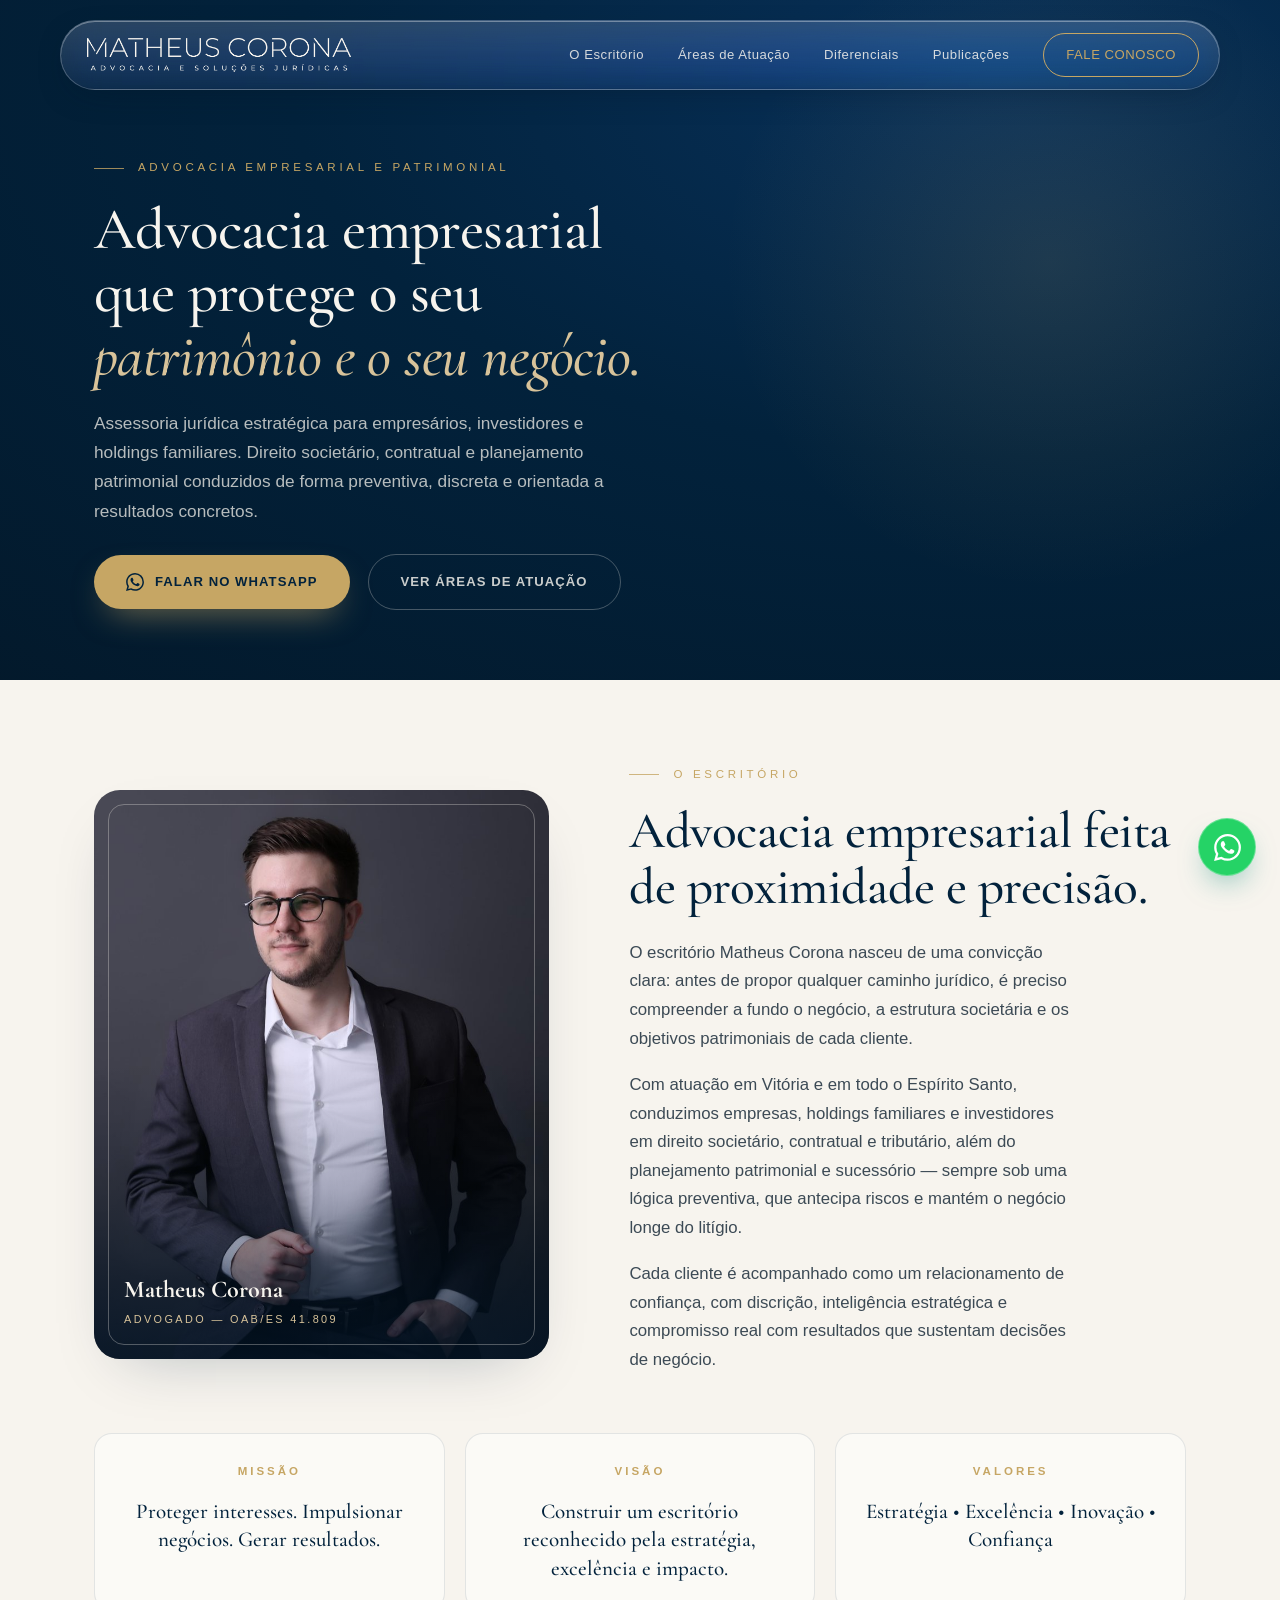
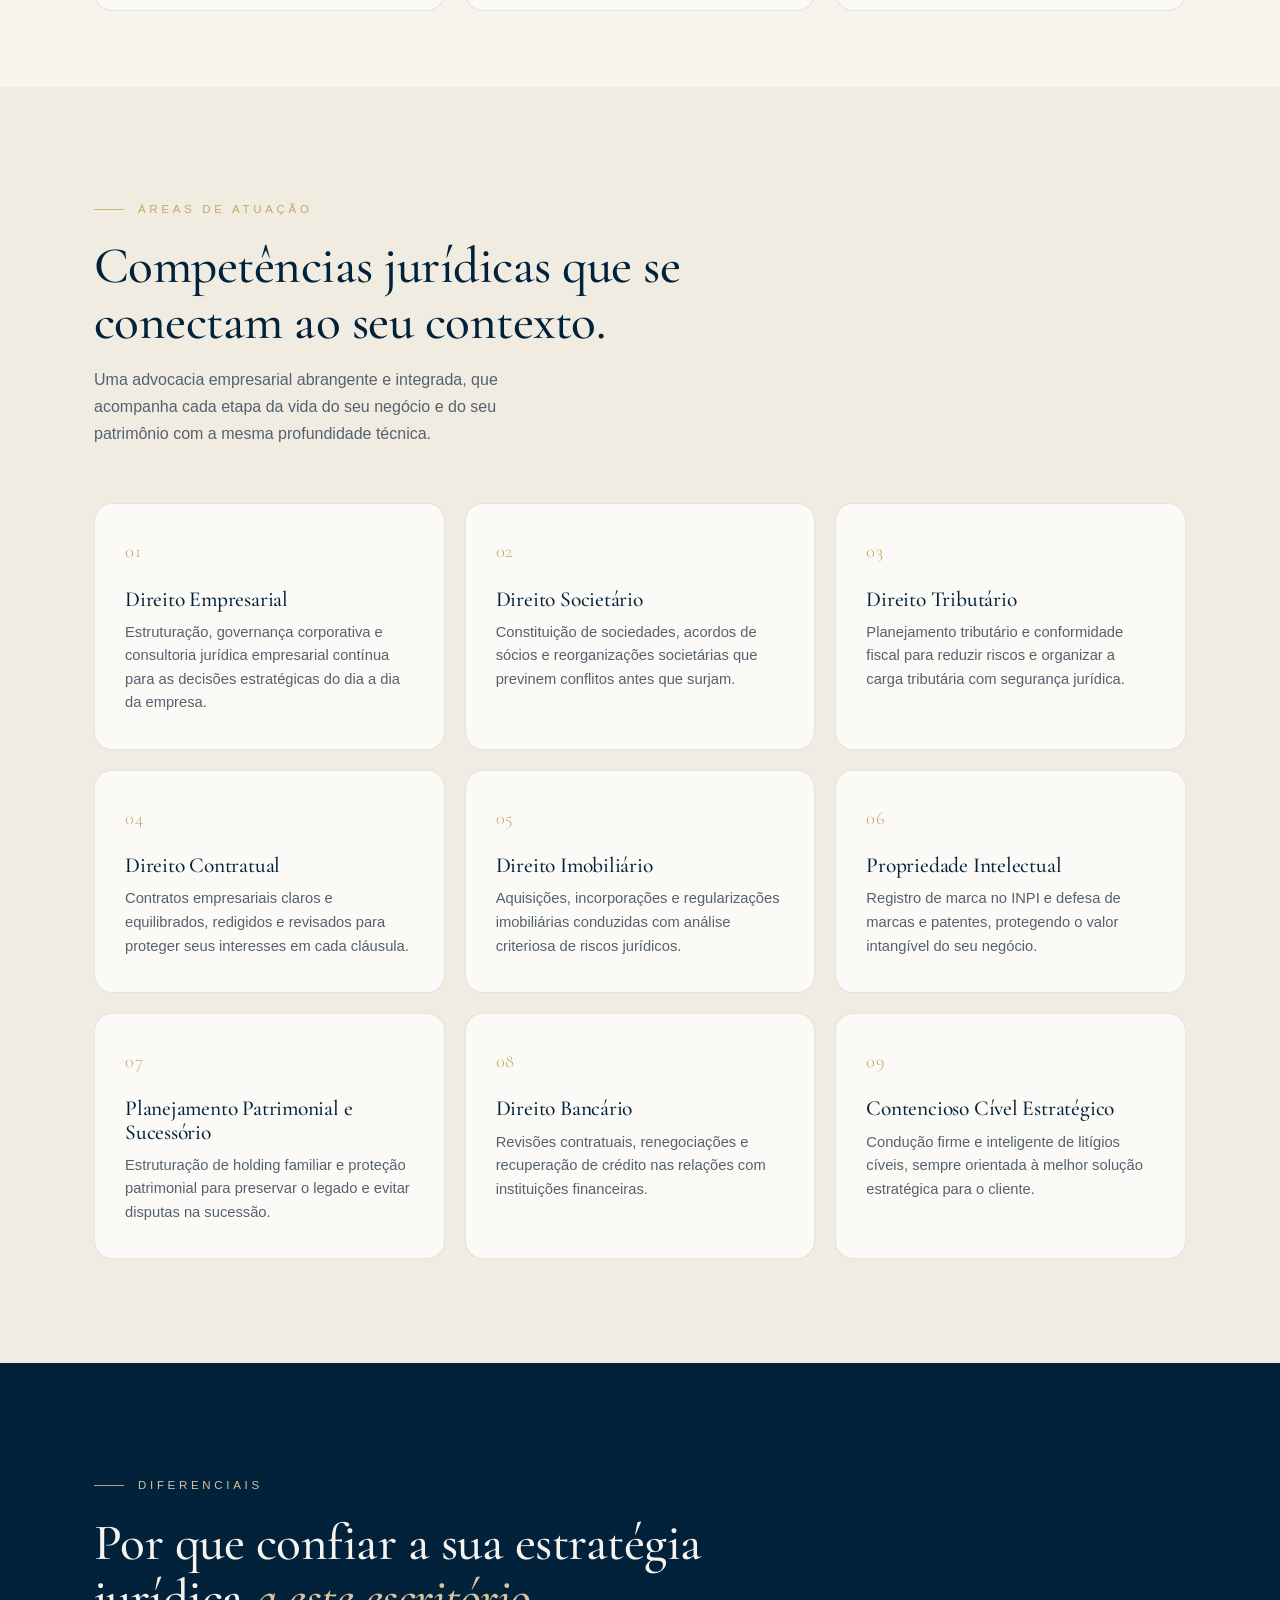
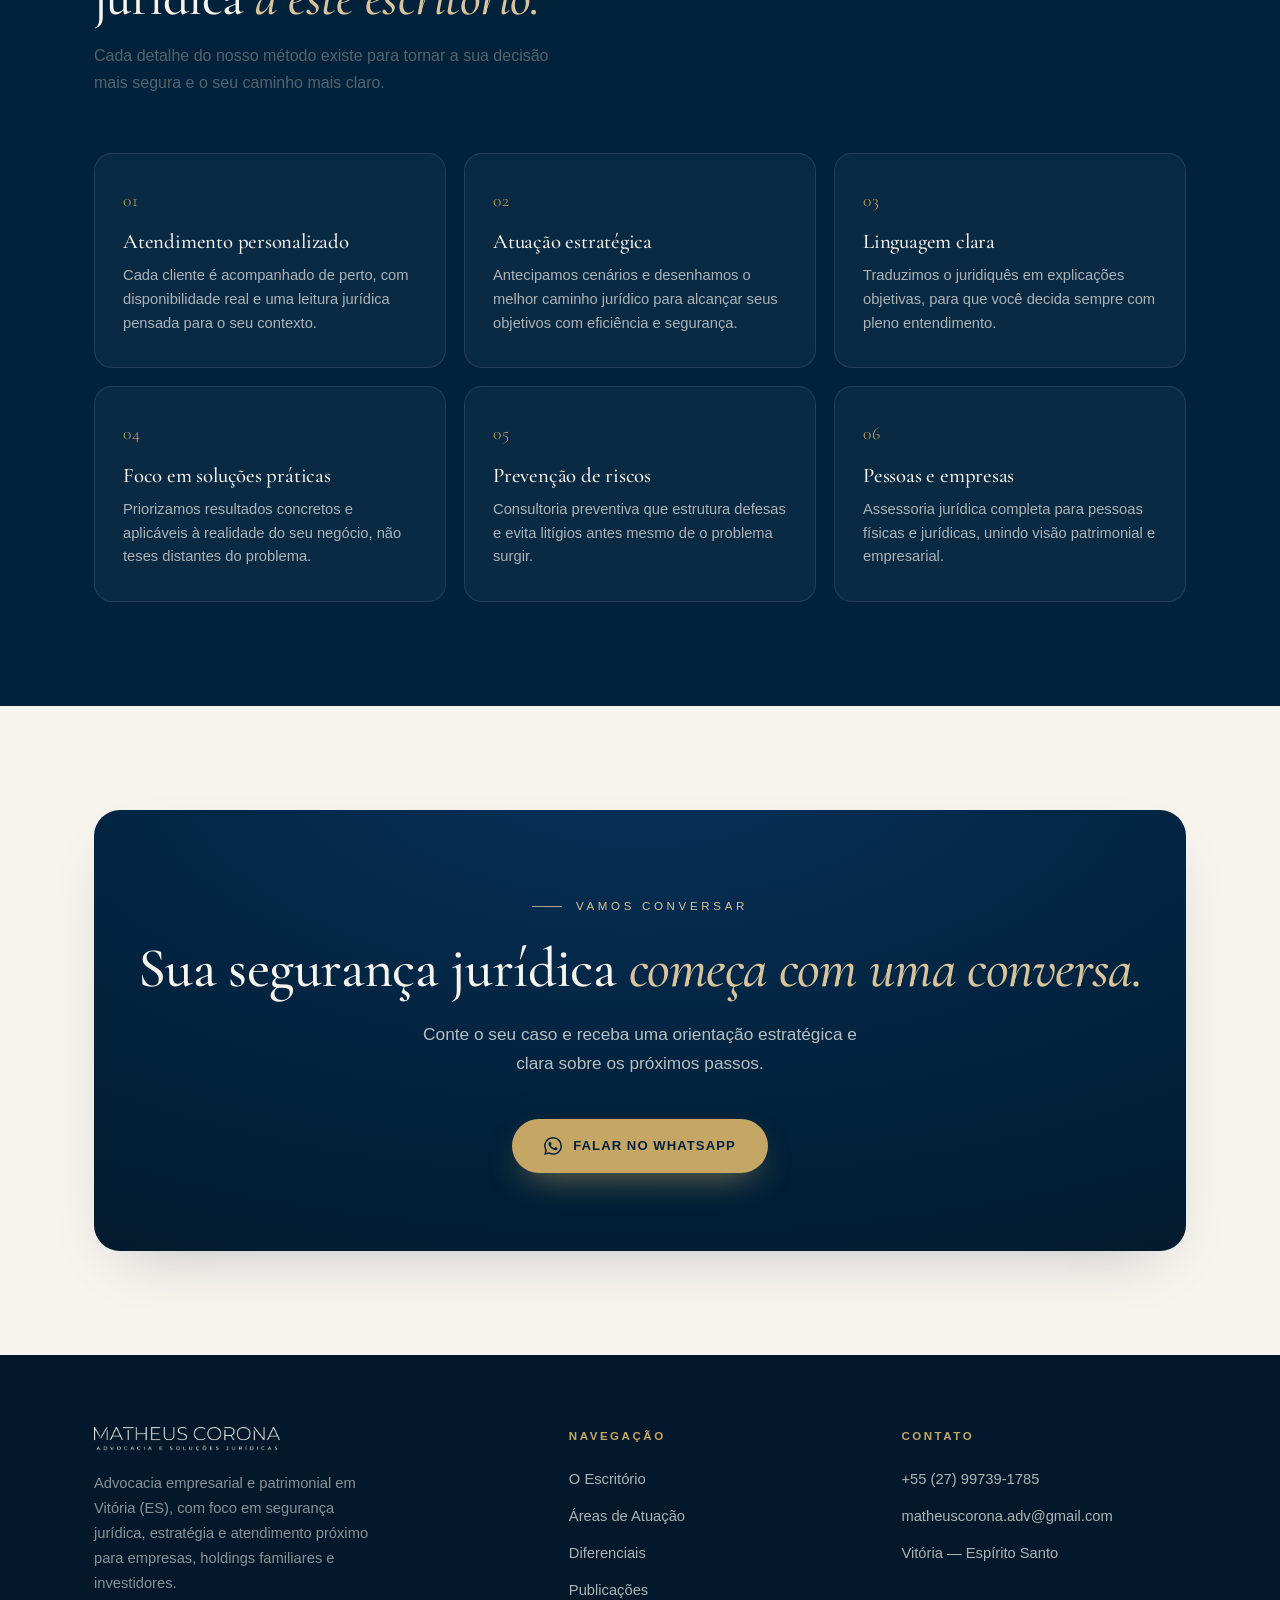
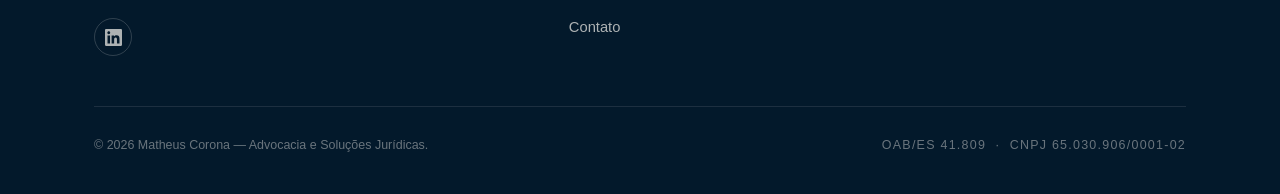
==== commit 22325ee6: "Remove frase sobre o primeiro contato no CTA final Co-Authored-By: Claude Sonnet 5 <noreply@anthropi" ====
--- a/index.html
+++ b/index.html
@@ -208,7 +208,7 @@
     <div class="cta-card reveal">
       <span class="eyebrow">Vamos conversar</span>
       <h2>Sua segurança jurídica <em>começa com uma conversa.</em></h2>
-      <p>Conte o seu caso e receba uma orientação estratégica e clara sobre os próximos passos. O primeiro contato com o escritório é direto e sigiloso.</p>
+      <p>Conte o seu caso e receba uma orientação estratégica e clara sobre os próximos passos.</p>
       <a href="https://wa.me/5527997391785" class="btn btn-gold" target="_blank" rel="noopener"><svg viewBox="0 0 24 24" fill="currentColor"><path d="M17.472 14.382c-.297-.149-1.758-.867-2.03-.967-.273-.099-.471-.148-.67.15-.197.297-.767.966-.94 1.164-.173.199-.347.223-.644.075-.297-.15-1.255-.463-2.39-1.475-.883-.788-1.48-1.761-1.653-2.059-.173-.297-.018-.458.13-.606.134-.133.298-.347.446-.52.149-.174.198-.298.298-.497.099-.198.05-.371-.025-.52-.075-.149-.669-1.612-.916-2.207-.242-.579-.487-.5-.669-.51-.173-.008-.371-.01-.57-.01-.198 0-.52.074-.792.372-.272.297-1.04 1.016-1.04 2.479 0 1.462 1.065 2.875 1.213 3.074.149.198 2.096 3.2 5.077 4.487.709.306 1.262.489 1.694.625.712.227 1.36.195 1.871.118.571-.085 1.758-.719 2.006-1.413.248-.694.248-1.289.173-1.413-.074-.124-.272-.198-.57-.347m-5.421 7.403h-.004a9.87 9.87 0 01-5.031-1.378l-.361-.214-3.741.982.998-3.648-.235-.374a9.86 9.86 0 01-1.51-5.26c.001-5.45 4.436-9.884 9.888-9.884 2.64 0 5.122 1.03 6.988 2.898a9.825 9.825 0 012.893 6.994c-.003 5.45-4.437 9.884-9.885 9.884m8.413-18.297A11.815 11.815 0 0012.05 0C5.495 0 .16 5.335.157 11.892c0 2.096.547 4.142 1.588 5.945L.057 24l6.305-1.654a11.882 11.882 0 005.683 1.448h.005c6.554 0 11.89-5.335 11.893-11.893a11.821 11.821 0 00-3.48-8.413Z"/></svg> Falar no WhatsApp</a>
     </div>
   </div>
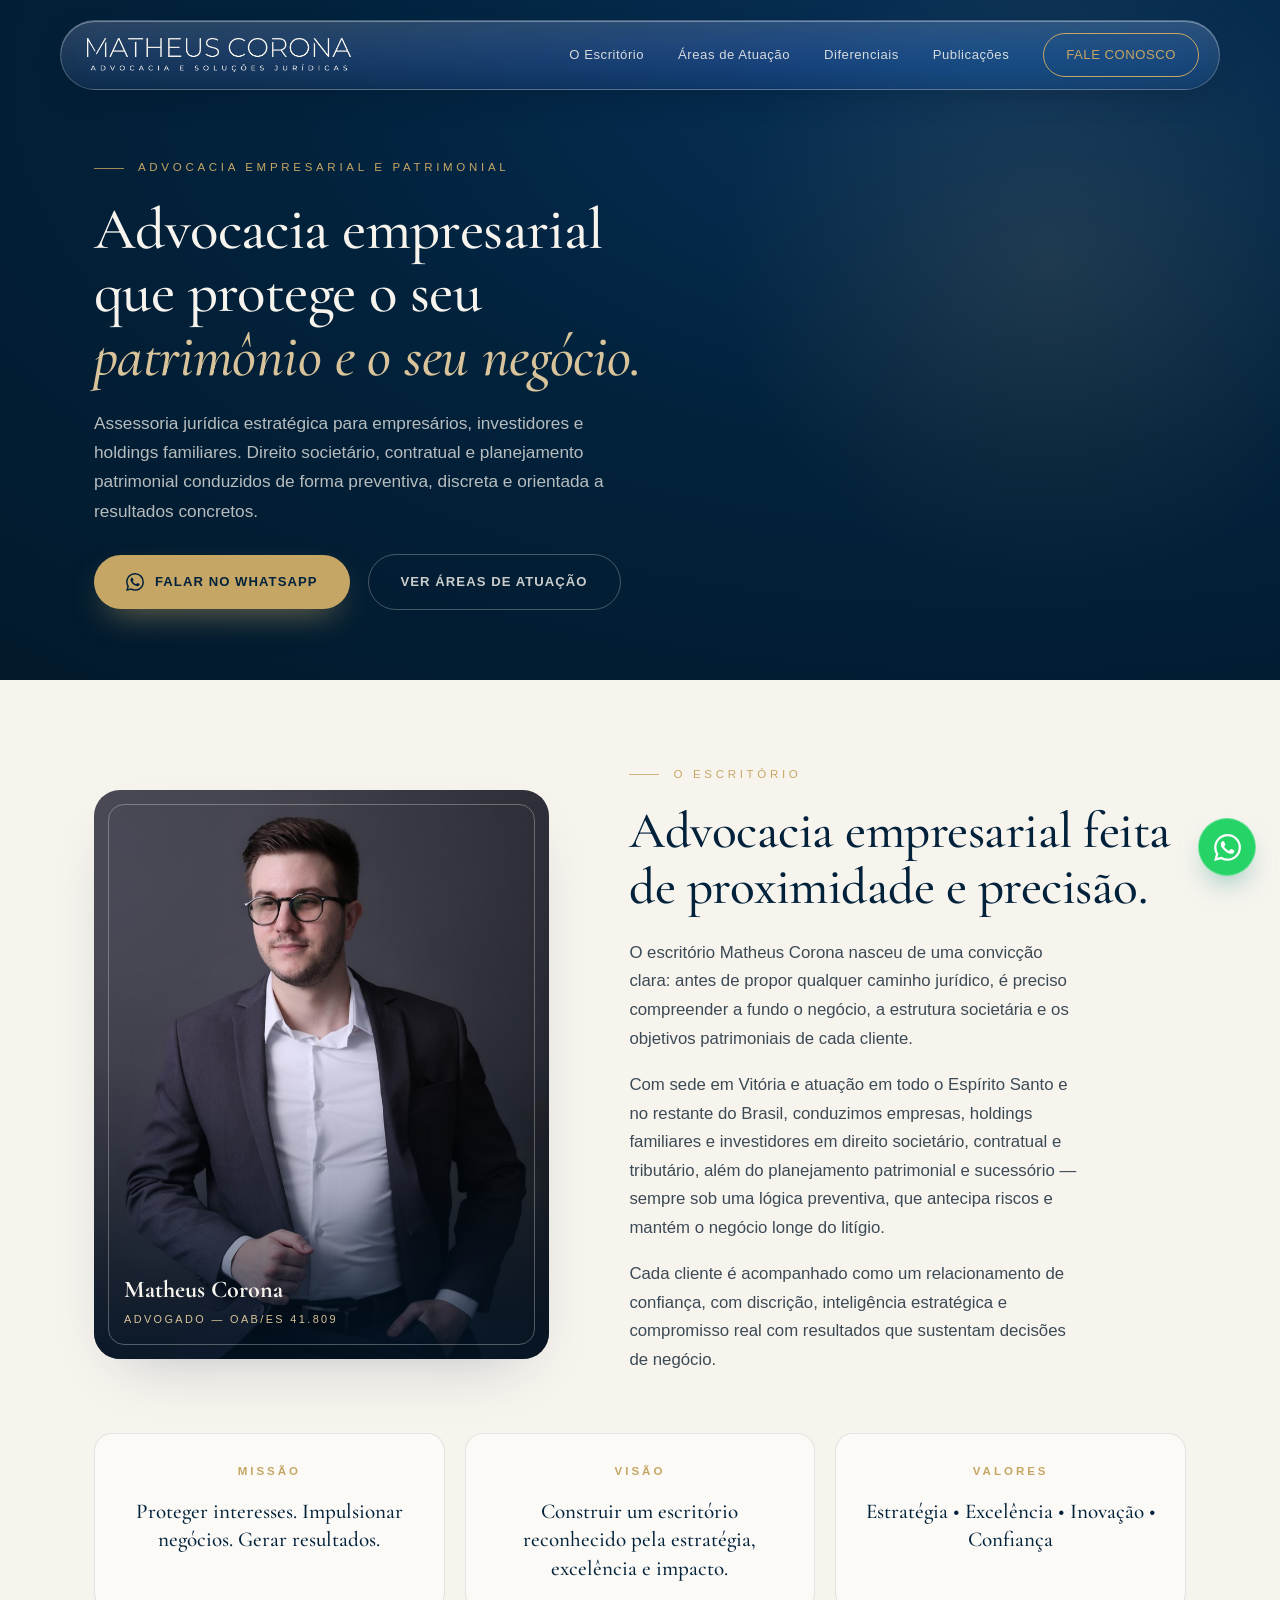
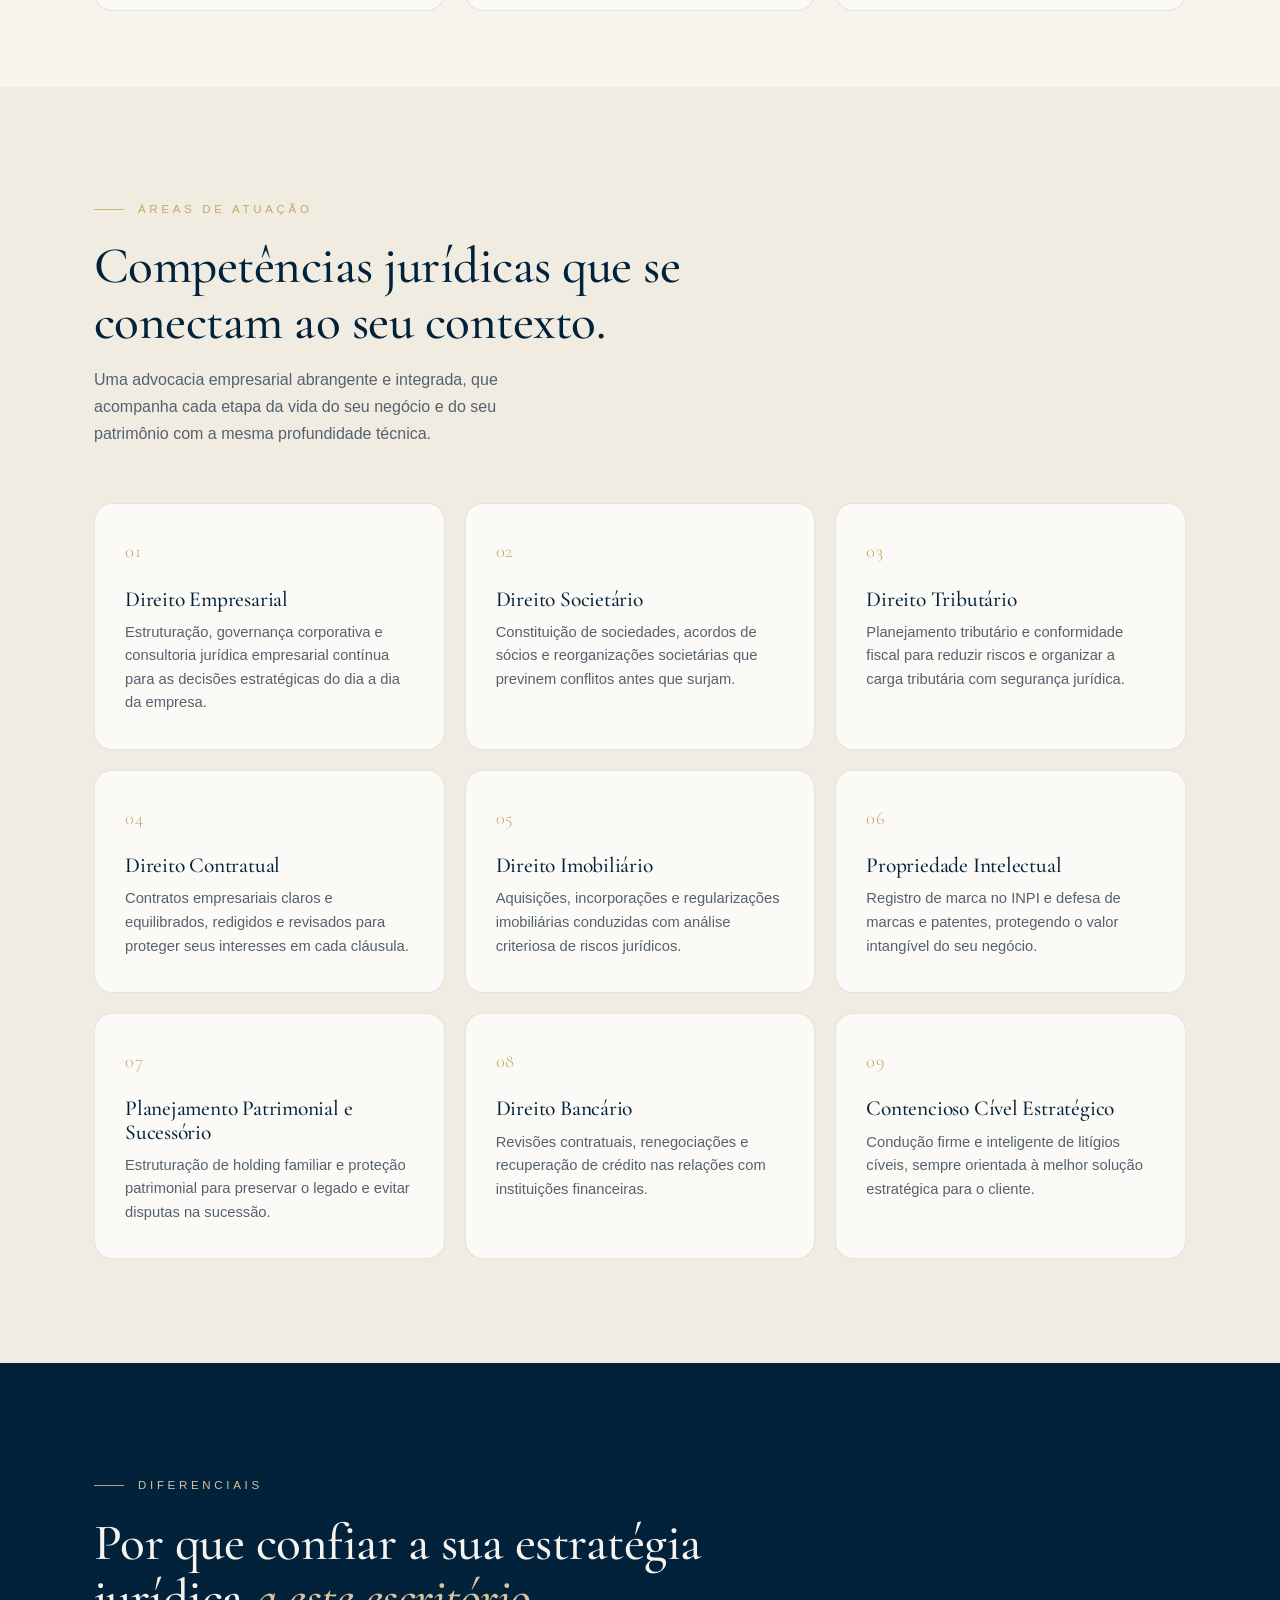
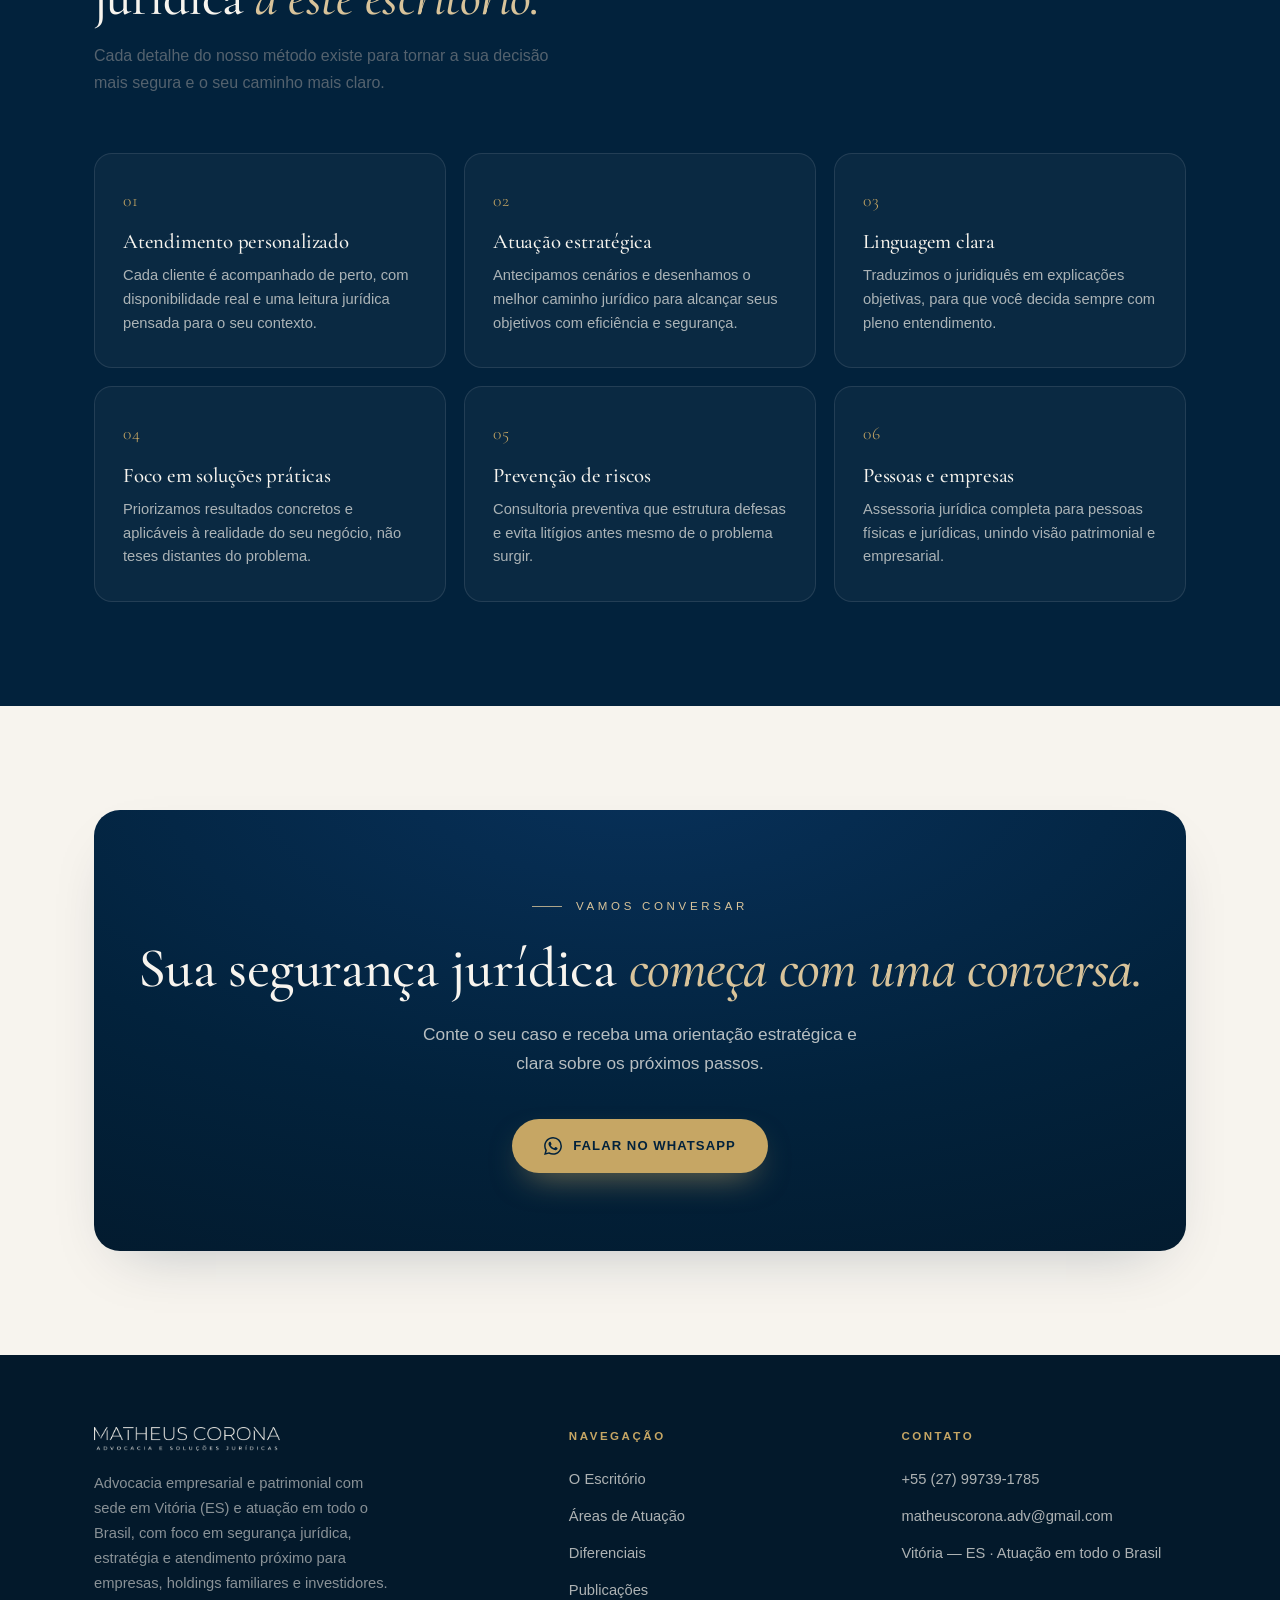
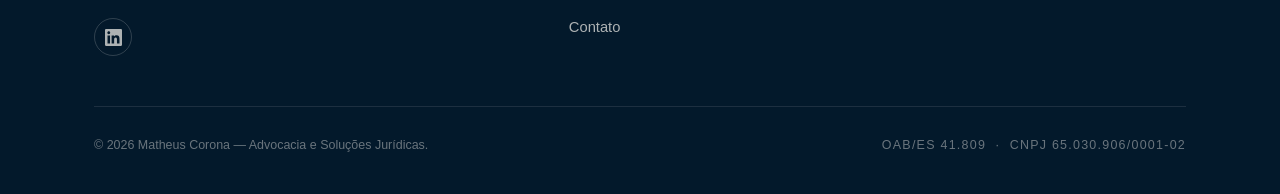
==== commit 496d4cdc: "Indica atuação em todo o Brasil, além da sede em Vitória Ajusta o rodapé (nas duas páginas) e o text" ====
--- a/index.html
+++ b/index.html
@@ -125,7 +125,7 @@
       <span class="eyebrow">O Escritório</span>
       <h2>Advocacia empresarial feita de proximidade e precisão.</h2>
       <p>O escritório Matheus Corona nasceu de uma convicção clara: antes de propor qualquer caminho jurídico, é preciso compreender a fundo o negócio, a estrutura societária e os objetivos patrimoniais de cada cliente.</p>
-      <p>Com atuação em Vitória e em todo o Espírito Santo, conduzimos empresas, holdings familiares e investidores em direito societário, contratual e tributário, além do planejamento patrimonial e sucessório — sempre sob uma lógica preventiva, que antecipa riscos e mantém o negócio longe do litígio.</p>
+      <p>Com sede em Vitória e atuação em todo o Espírito Santo e no restante do Brasil, conduzimos empresas, holdings familiares e investidores em direito societário, contratual e tributário, além do planejamento patrimonial e sucessório — sempre sob uma lógica preventiva, que antecipa riscos e mantém o negócio longe do litígio.</p>
       <p>Cada cliente é acompanhado como um relacionamento de confiança, com discrição, inteligência estratégica e compromisso real com resultados que sustentam decisões de negócio.</p>
     </div>
   </div>
@@ -220,7 +220,7 @@
     <div class="foot-grid">
       <div class="foot-brand">
         <img class="fw" src="[data-uri]" alt="Logotipo Matheus Corona — Advocacia Empresarial e Patrimonial, Vitória ES">
-        <p>Advocacia empresarial e patrimonial em Vitória (ES), com foco em segurança jurídica, estratégia e atendimento próximo para empresas, holdings familiares e investidores.</p>
+        <p>Advocacia empresarial e patrimonial com sede em Vitória (ES) e atuação em todo o Brasil, com foco em segurança jurídica, estratégia e atendimento próximo para empresas, holdings familiares e investidores.</p>
         <div class="foot-social">
           <a href="https://www.linkedin.com/in/matheuscorona/" target="_blank" rel="noopener" aria-label="LinkedIn"><svg viewBox="0 0 24 24" fill="currentColor"><path d="M20.447 20.452h-3.554v-5.569c0-1.328-.027-3.037-1.852-3.037-1.853 0-2.136 1.445-2.136 2.939v5.667H9.351V9h3.414v1.561h.046c.477-.9 1.637-1.85 3.37-1.85 3.601 0 4.267 2.37 4.267 5.455v6.286zM5.337 7.433c-1.144 0-2.063-.926-2.063-2.065 0-1.138.92-2.063 2.063-2.063 1.14 0 2.064.925 2.064 2.063 0 1.139-.925 2.065-2.064 2.065zm1.782 13.019H3.555V9h3.564v11.452zM22.225 0H1.771C.792 0 0 .774 0 1.729v20.542C0 23.227.792 24 1.771 24h20.451C23.2 24 24 23.227 24 22.271V1.729C24 .774 23.2 0 22.222 0h.003z"/></svg></a>
         </div>
@@ -235,7 +235,7 @@
         <h4>Contato</h4>
         <a href="https://wa.me/5527997391785" target="_blank" rel="noopener">+55 (27) 99739-1785</a>
         <a href="mailto:matheuscorona.adv@gmail.com">matheuscorona.adv@gmail.com</a>
-        <p>Vitória — Espírito Santo</p>
+        <p>Vitória — ES · Atuação em todo o Brasil</p>
       </div>
     </div>
     <div class="foot-bottom">
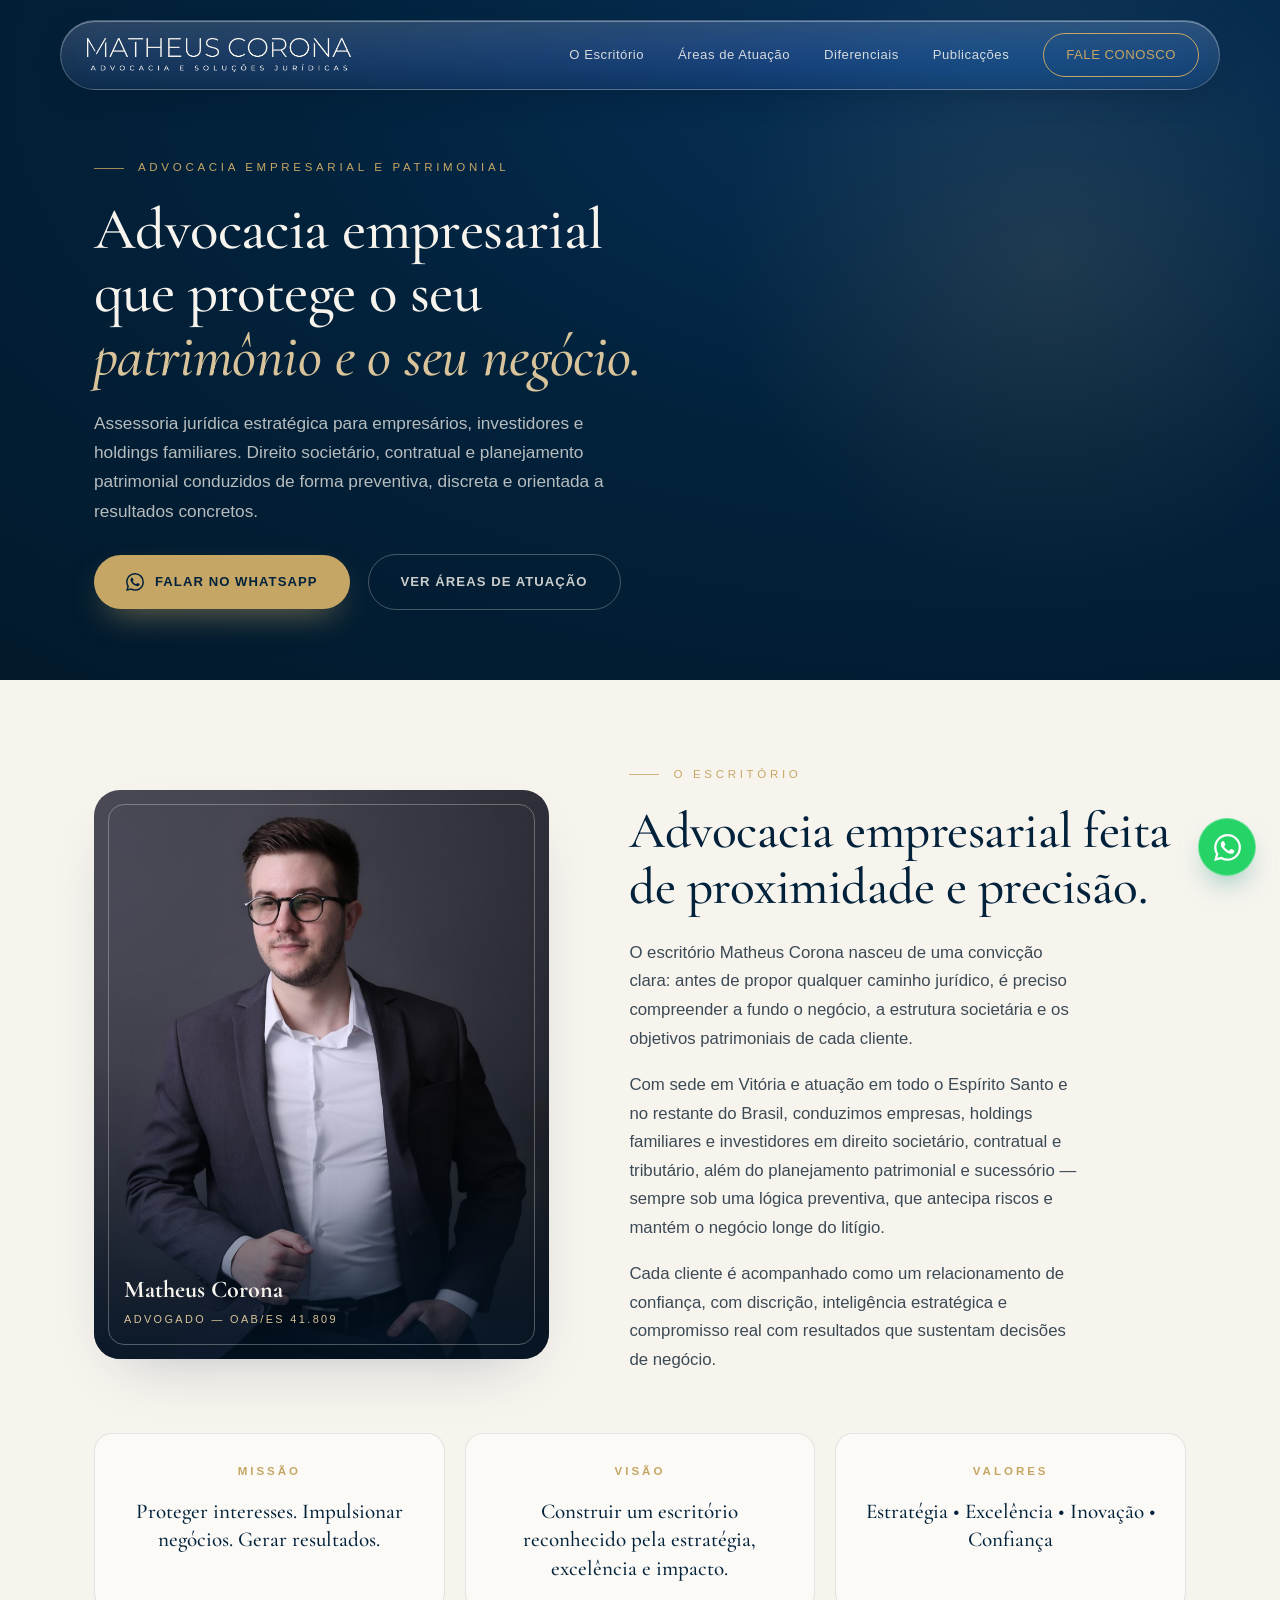
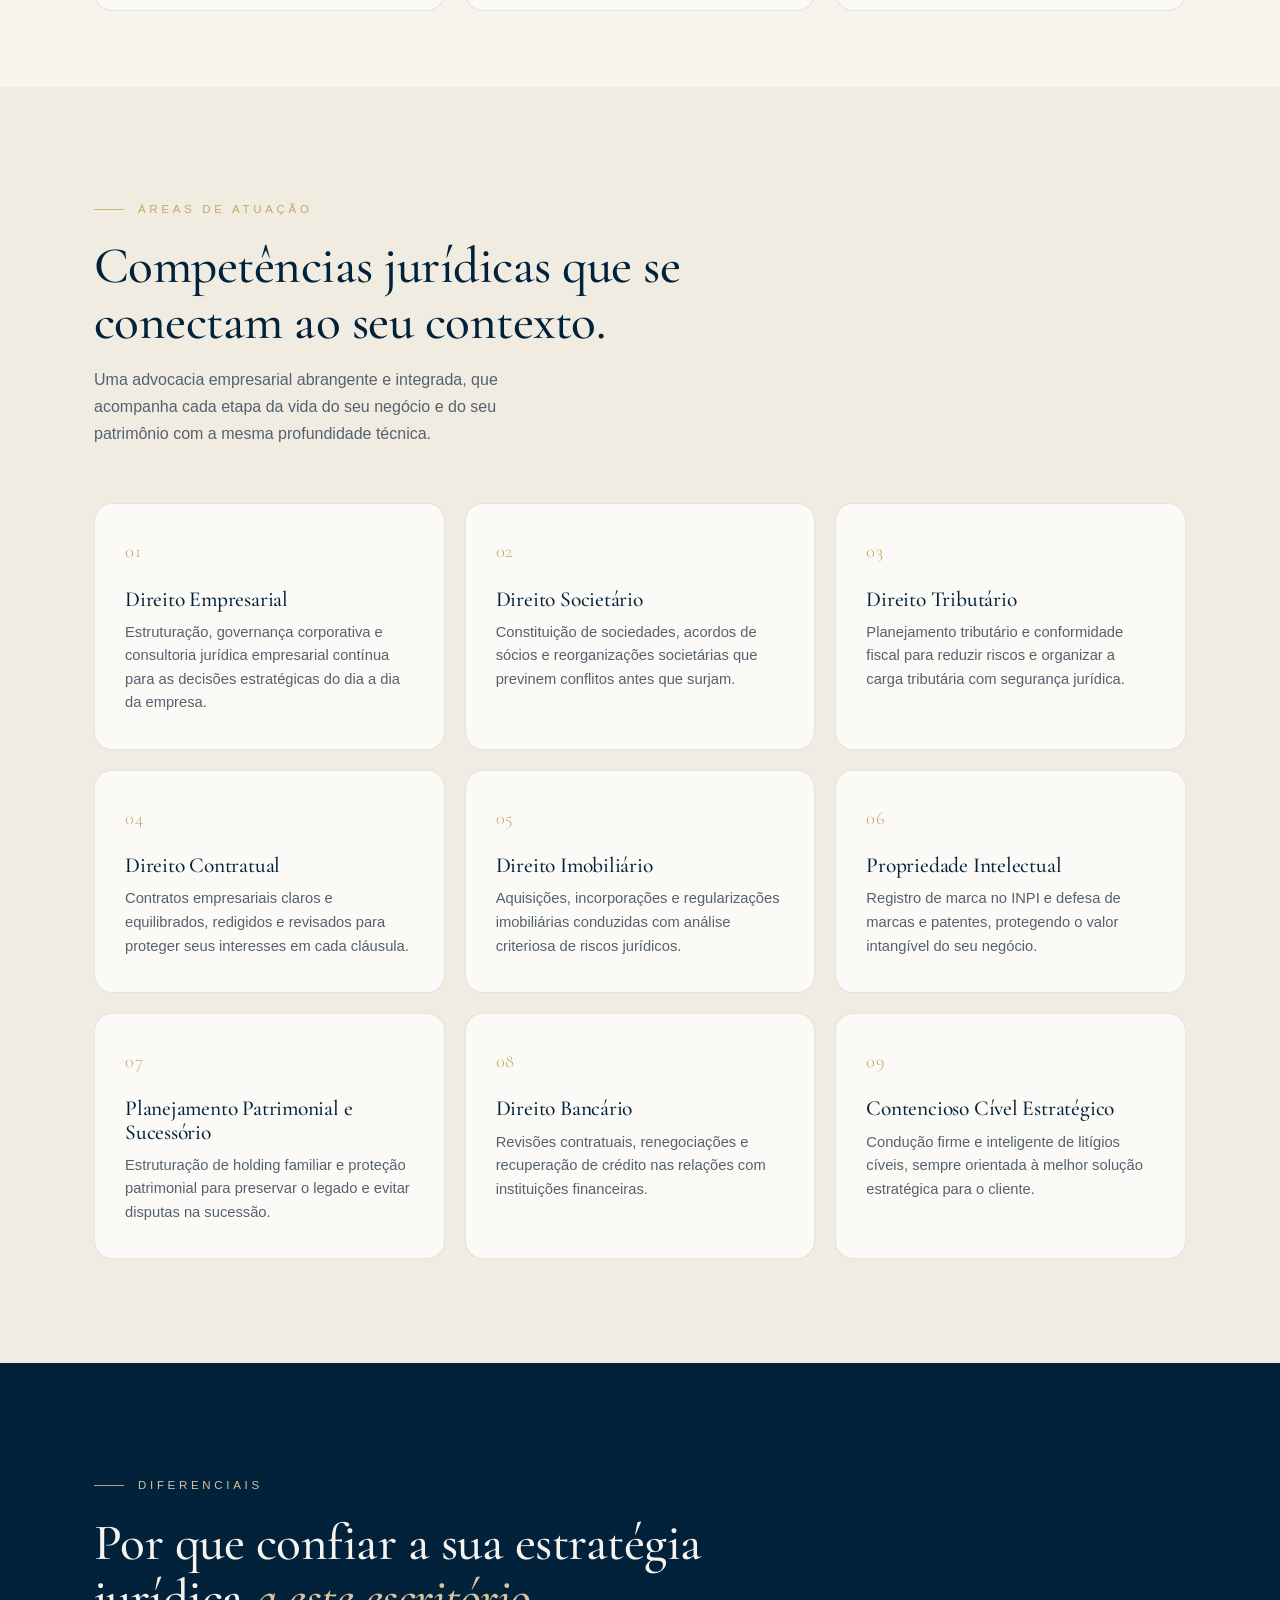
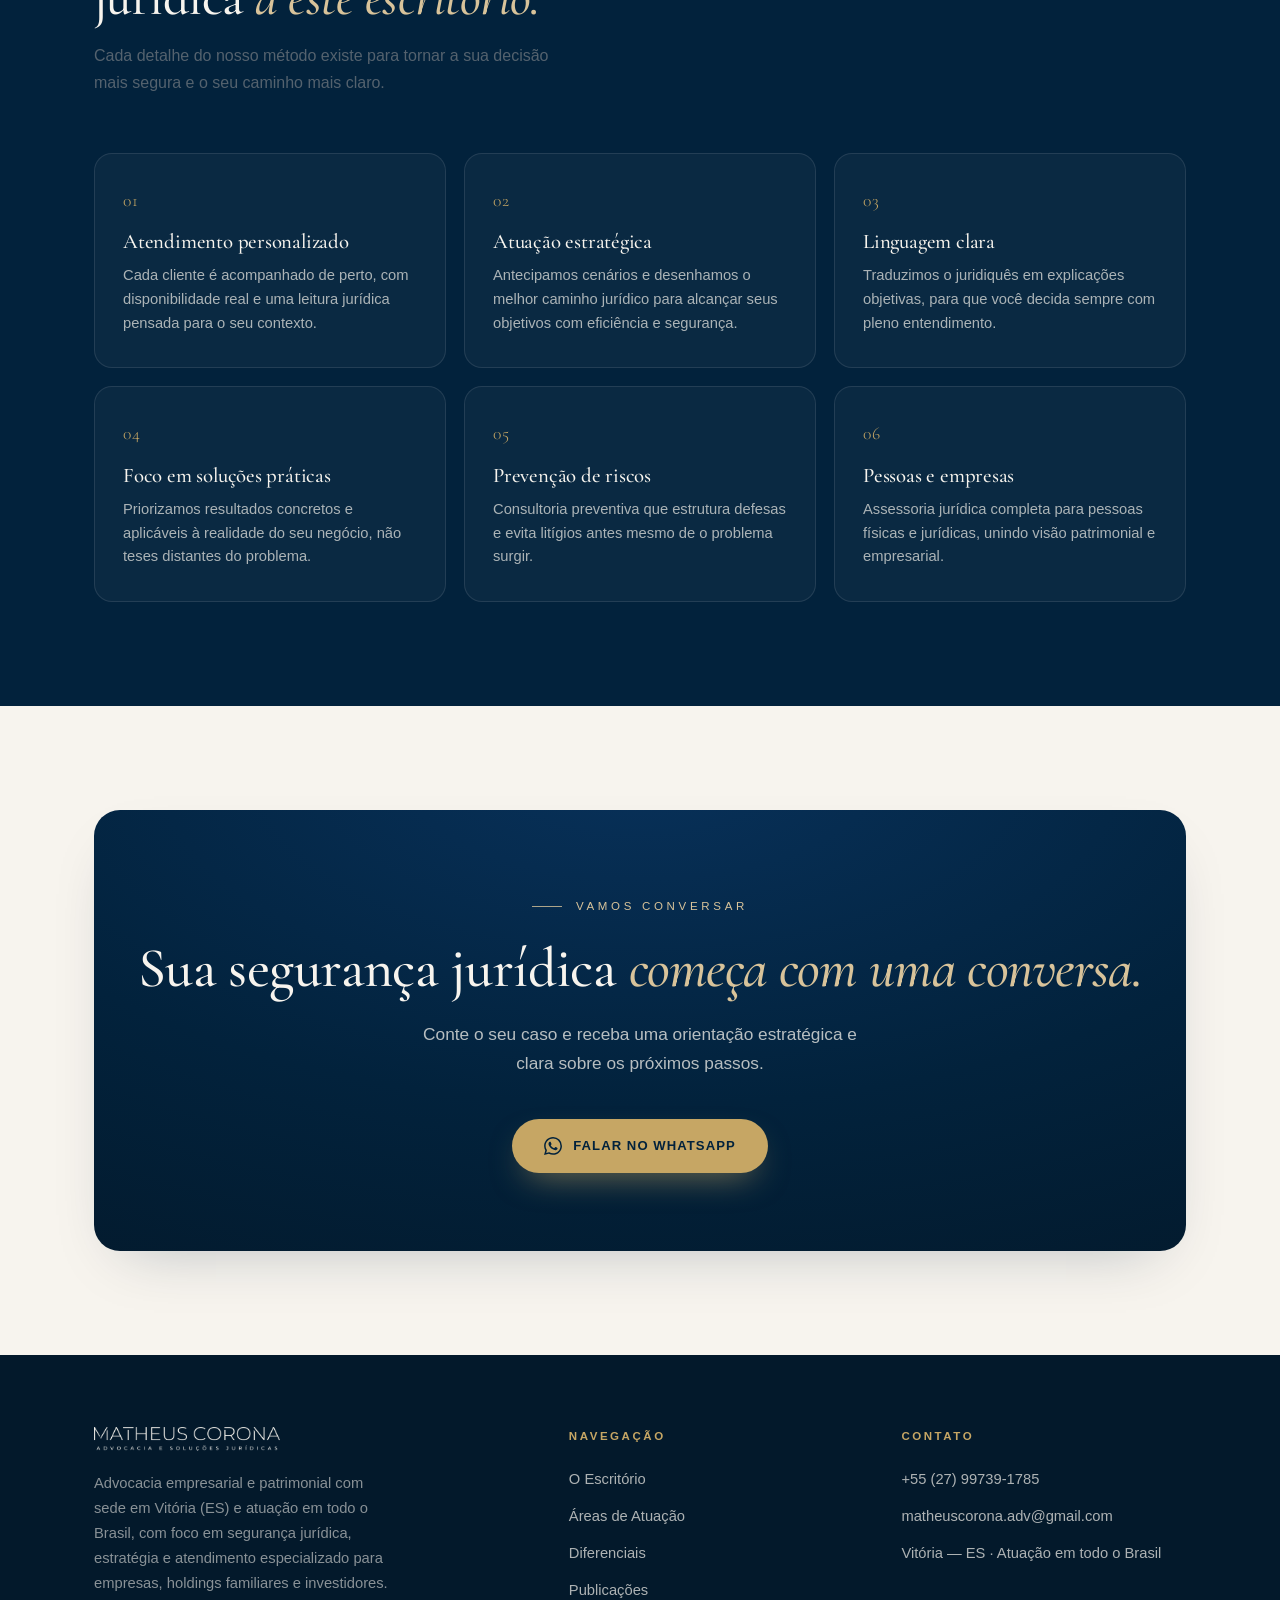
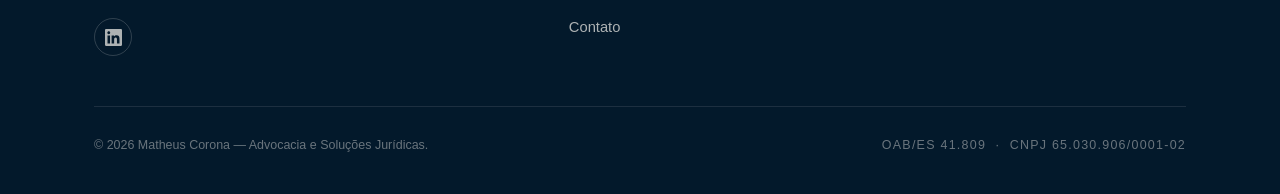
==== commit 4494b9cc: "Update index.html" ====
--- a/index.html
+++ b/index.html
@@ -220,7 +220,7 @@
     <div class="foot-grid">
       <div class="foot-brand">
         <img class="fw" src="[data-uri]" alt="Logotipo Matheus Corona — Advocacia Empresarial e Patrimonial, Vitória ES">
-        <p>Advocacia empresarial e patrimonial com sede em Vitória (ES) e atuação em todo o Brasil, com foco em segurança jurídica, estratégia e atendimento próximo para empresas, holdings familiares e investidores.</p>
+        <p>Advocacia empresarial e patrimonial com sede em Vitória (ES) e atuação em todo o Brasil, com foco em segurança jurídica, estratégia e atendimento especializado para empresas, holdings familiares e investidores.</p>
         <div class="foot-social">
           <a href="https://www.linkedin.com/in/matheuscorona/" target="_blank" rel="noopener" aria-label="LinkedIn"><svg viewBox="0 0 24 24" fill="currentColor"><path d="M20.447 20.452h-3.554v-5.569c0-1.328-.027-3.037-1.852-3.037-1.853 0-2.136 1.445-2.136 2.939v5.667H9.351V9h3.414v1.561h.046c.477-.9 1.637-1.85 3.37-1.85 3.601 0 4.267 2.37 4.267 5.455v6.286zM5.337 7.433c-1.144 0-2.063-.926-2.063-2.065 0-1.138.92-2.063 2.063-2.063 1.14 0 2.064.925 2.064 2.063 0 1.139-.925 2.065-2.064 2.065zm1.782 13.019H3.555V9h3.564v11.452zM22.225 0H1.771C.792 0 0 .774 0 1.729v20.542C0 23.227.792 24 1.771 24h20.451C23.2 24 24 23.227 24 22.271V1.729C24 .774 23.2 0 22.222 0h.003z"/></svg></a>
         </div>
@@ -258,4 +258,4 @@
 document.querySelectorAll('.reveal').forEach(el=>io.observe(el));
 </script>
 </body>
-</html>+</html>
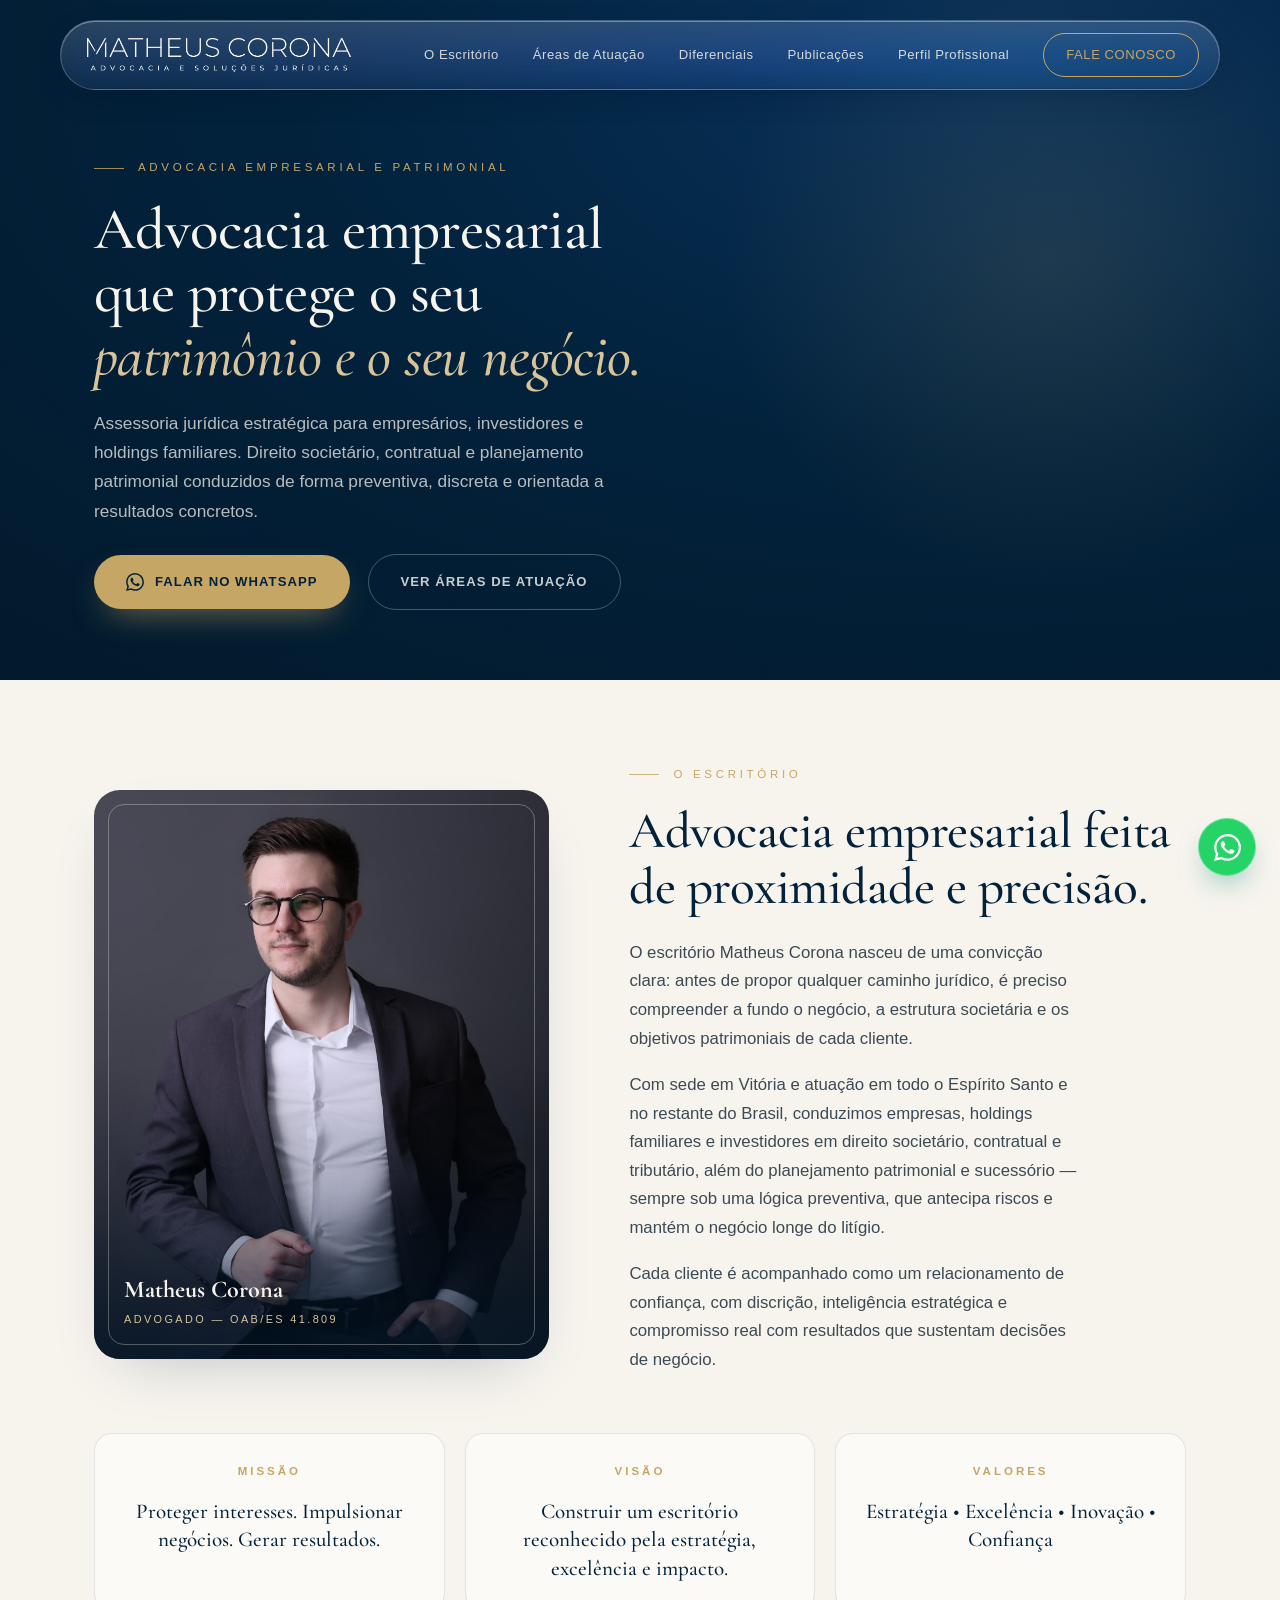
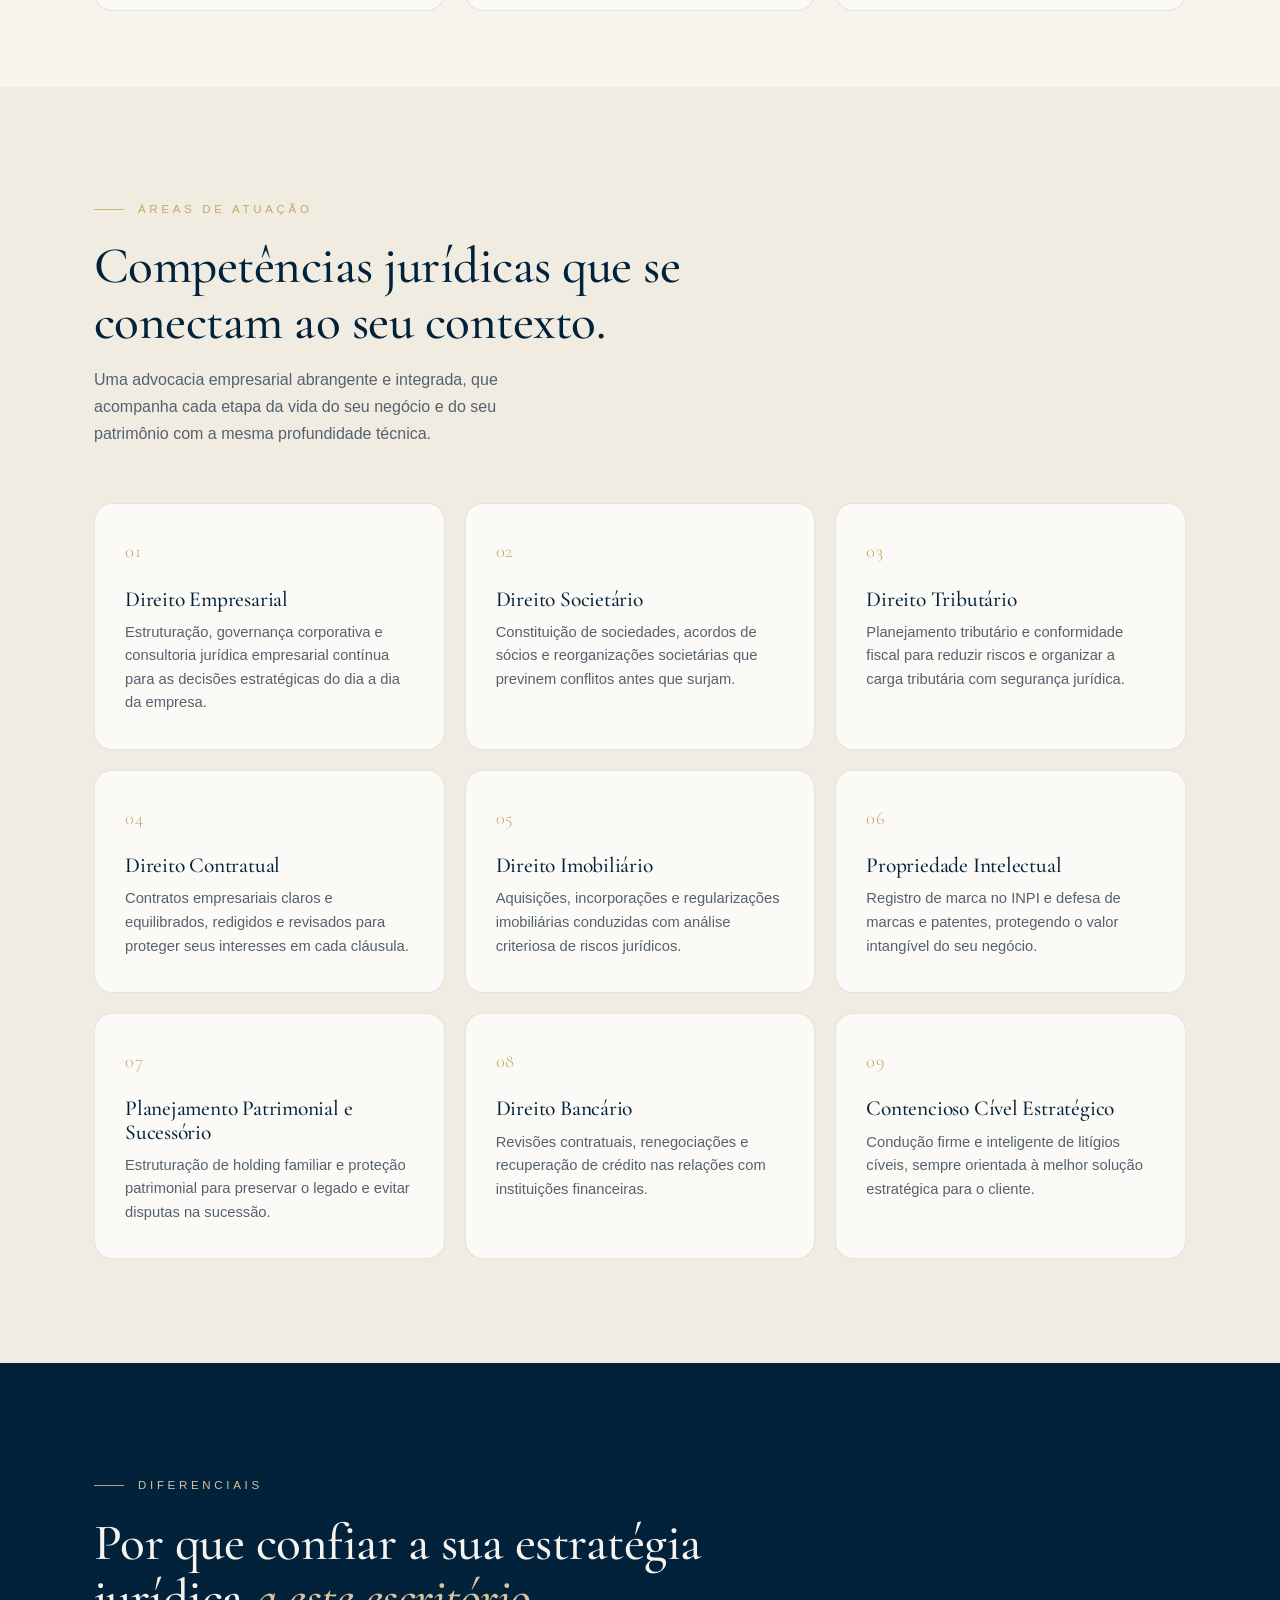
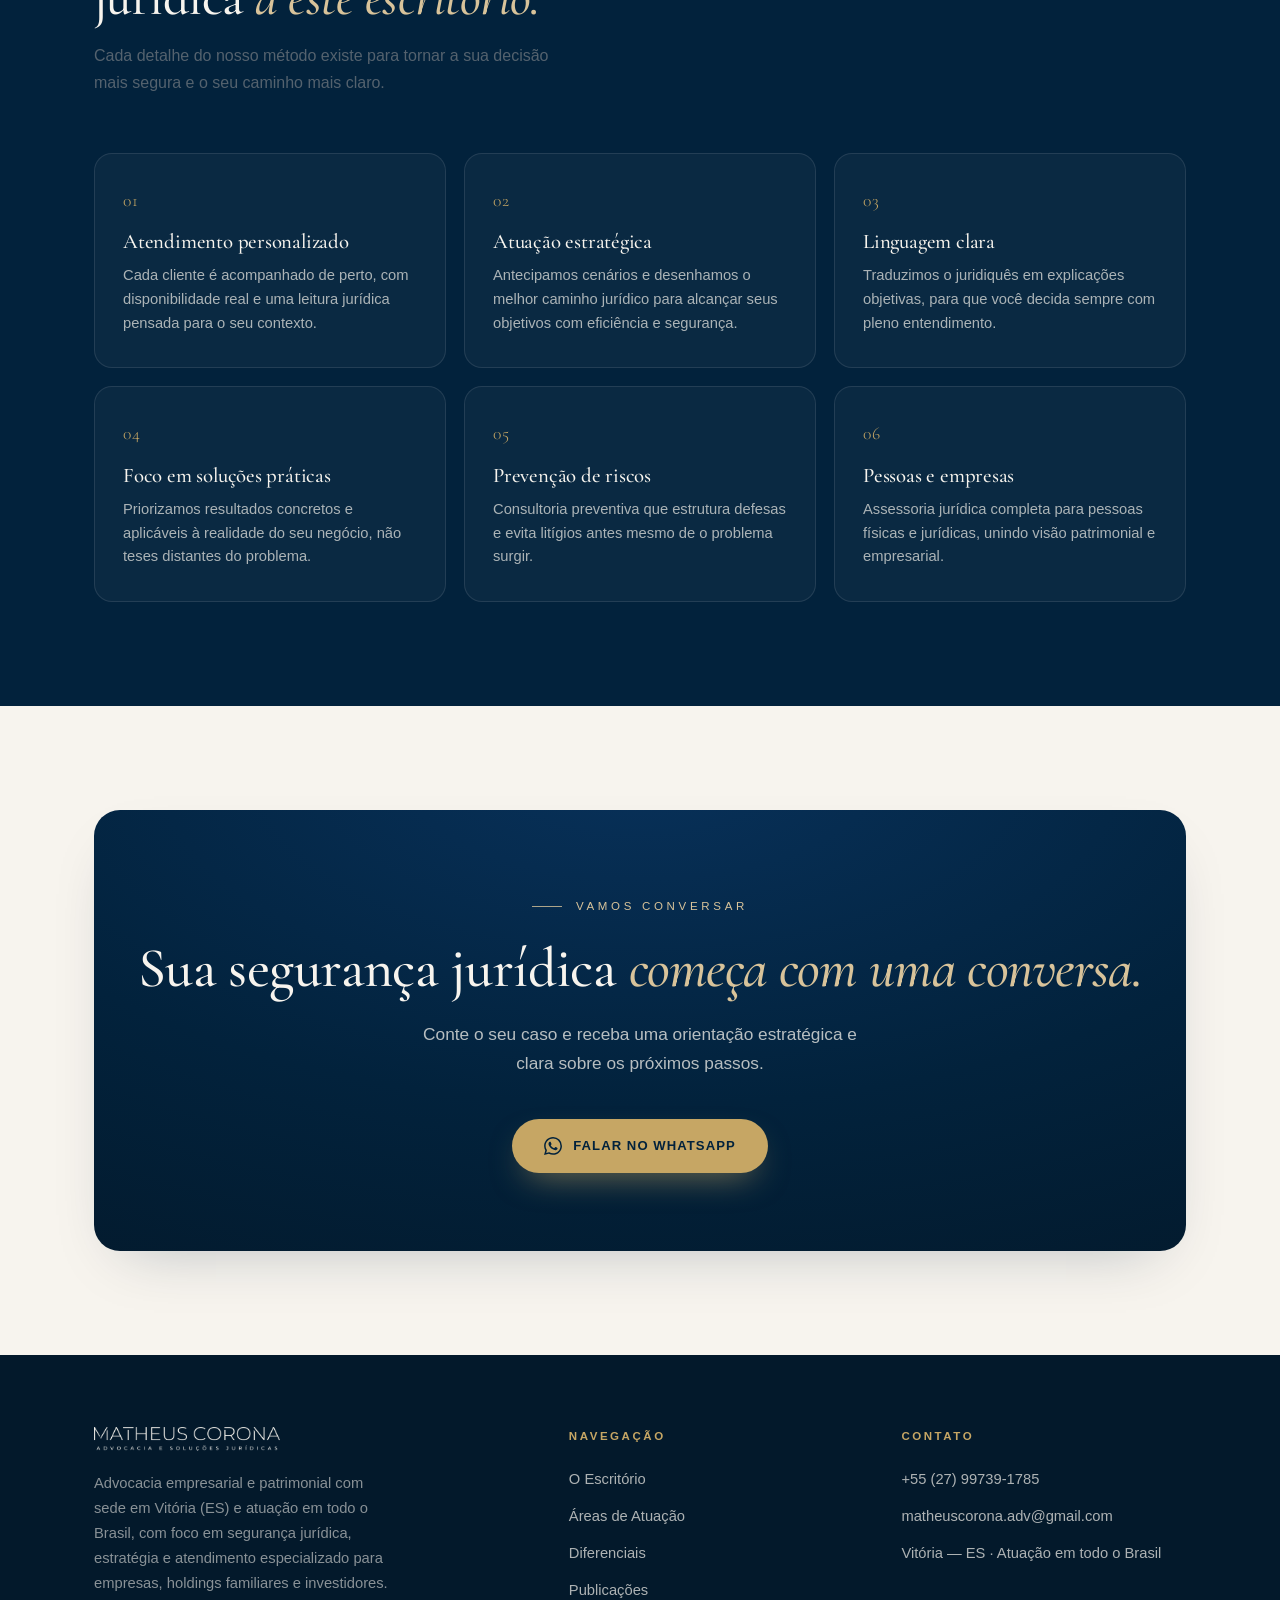
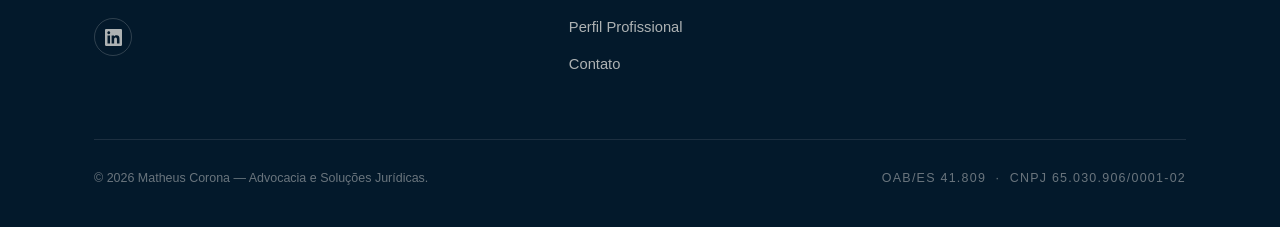
==== commit 76ee7543: "Adiciona página Perfil Profissional Nova página com a trajetória, formação e áreas de atuação de Mat" ====
--- a/index.html
+++ b/index.html
@@ -89,6 +89,7 @@
       <a href="#areas">Áreas de Atuação</a>
       <a href="#diferenciais">Diferenciais</a>
       <a href="publicacoes.html">Publicações</a>
+      <a href="perfil-profissional.html">Perfil Profissional</a>
       <a href="#contato" class="nav-cta">Fale Conosco</a>
     </nav>
     <div class="burger" id="burger"><span></span><span></span><span></span></div>
@@ -228,7 +229,7 @@
       <div class="foot-col">
         <h4>Navegação</h4>
         <a href="#sobre">O Escritório</a><a href="#areas">Áreas de Atuação</a>
-        <a href="#diferenciais">Diferenciais</a><a href="publicacoes.html">Publicações</a>
+        <a href="#diferenciais">Diferenciais</a><a href="publicacoes.html">Publicações</a><a href="perfil-profissional.html">Perfil Profissional</a>
         <a href="#contato">Contato</a>
       </div>
       <div class="foot-col">
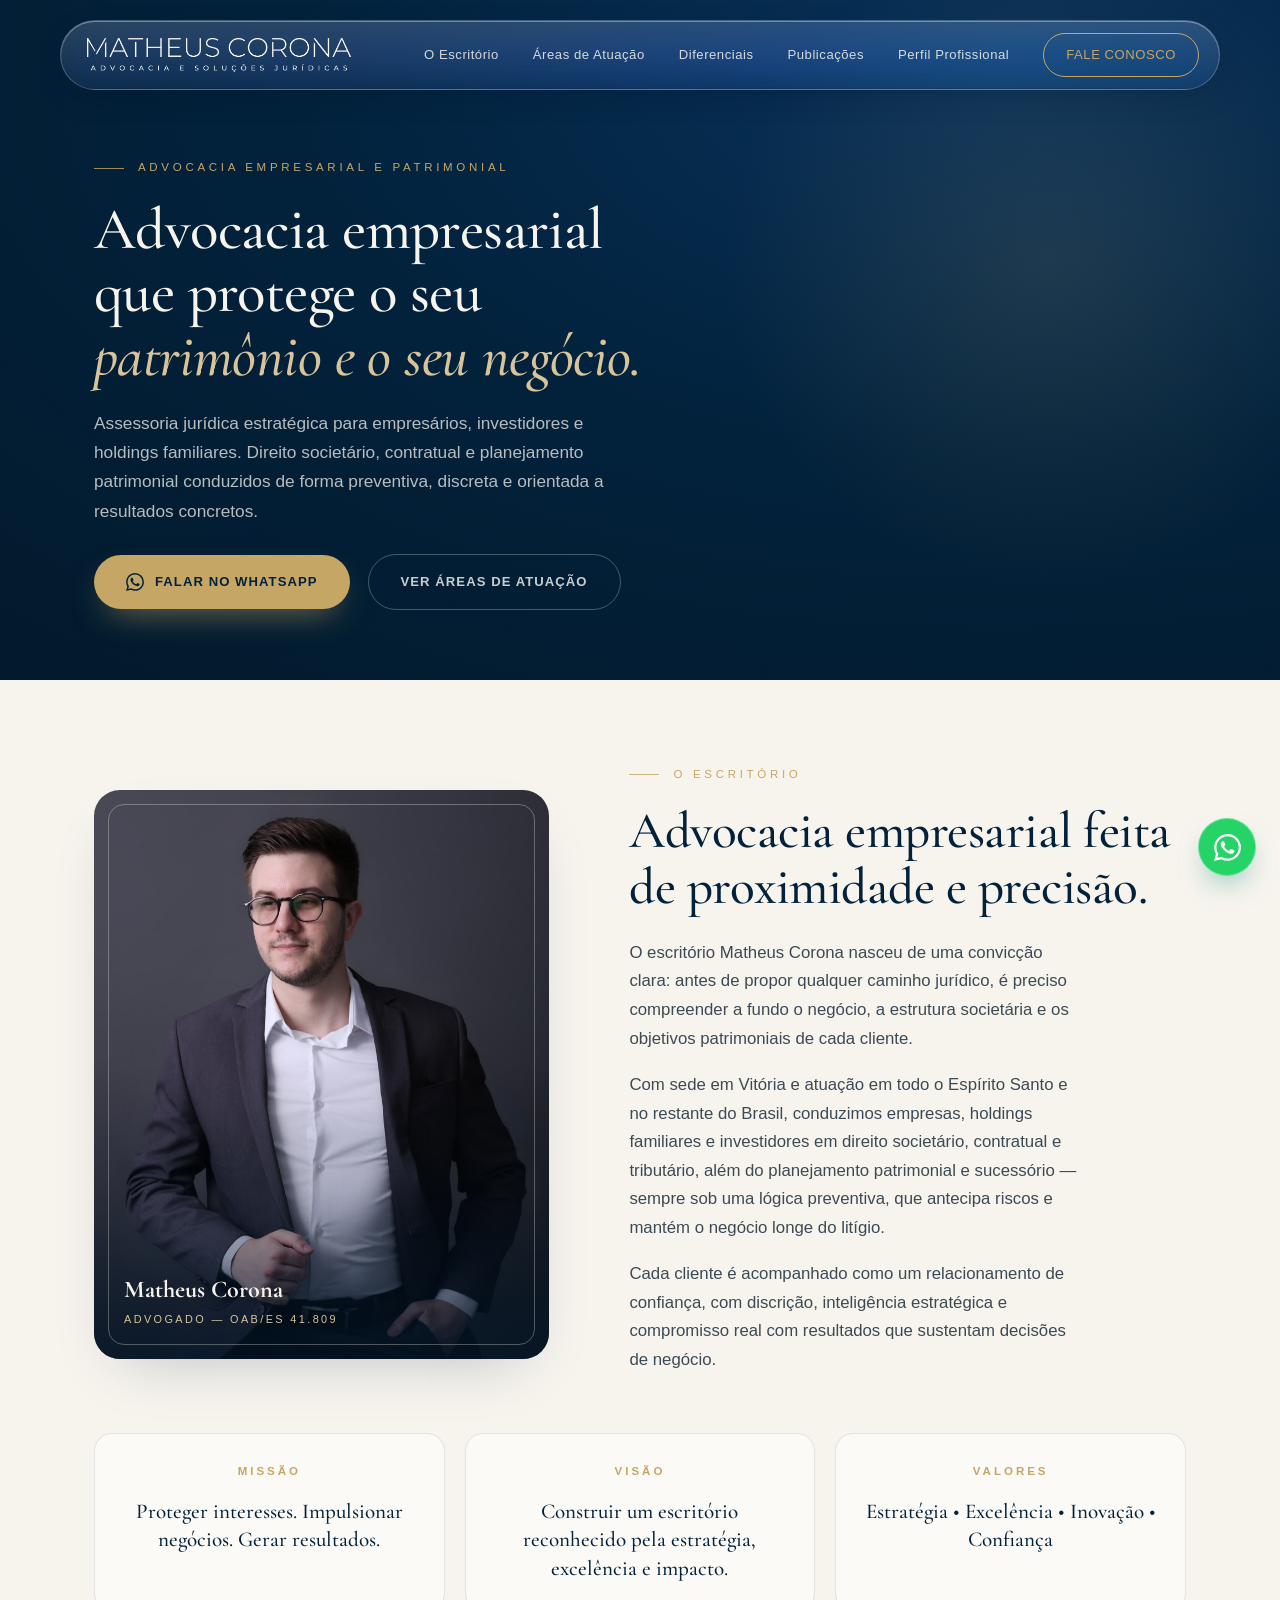
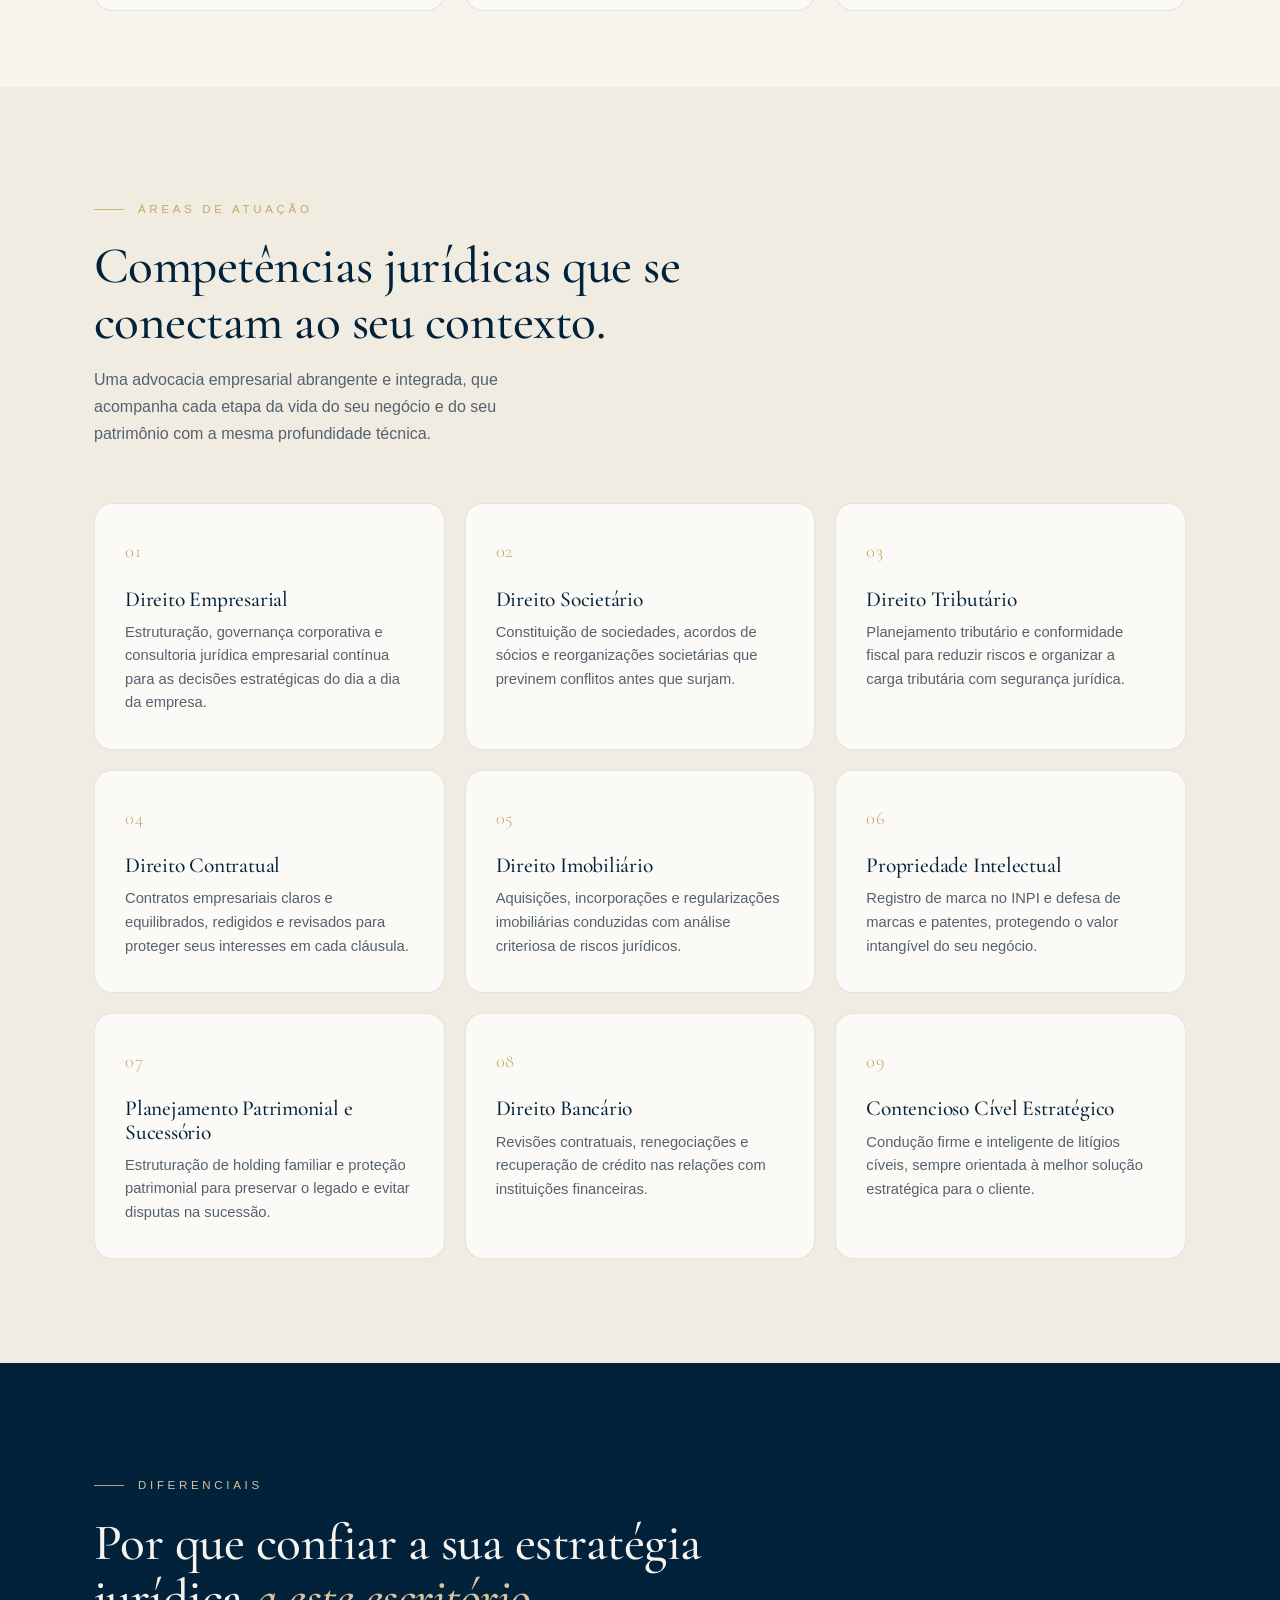
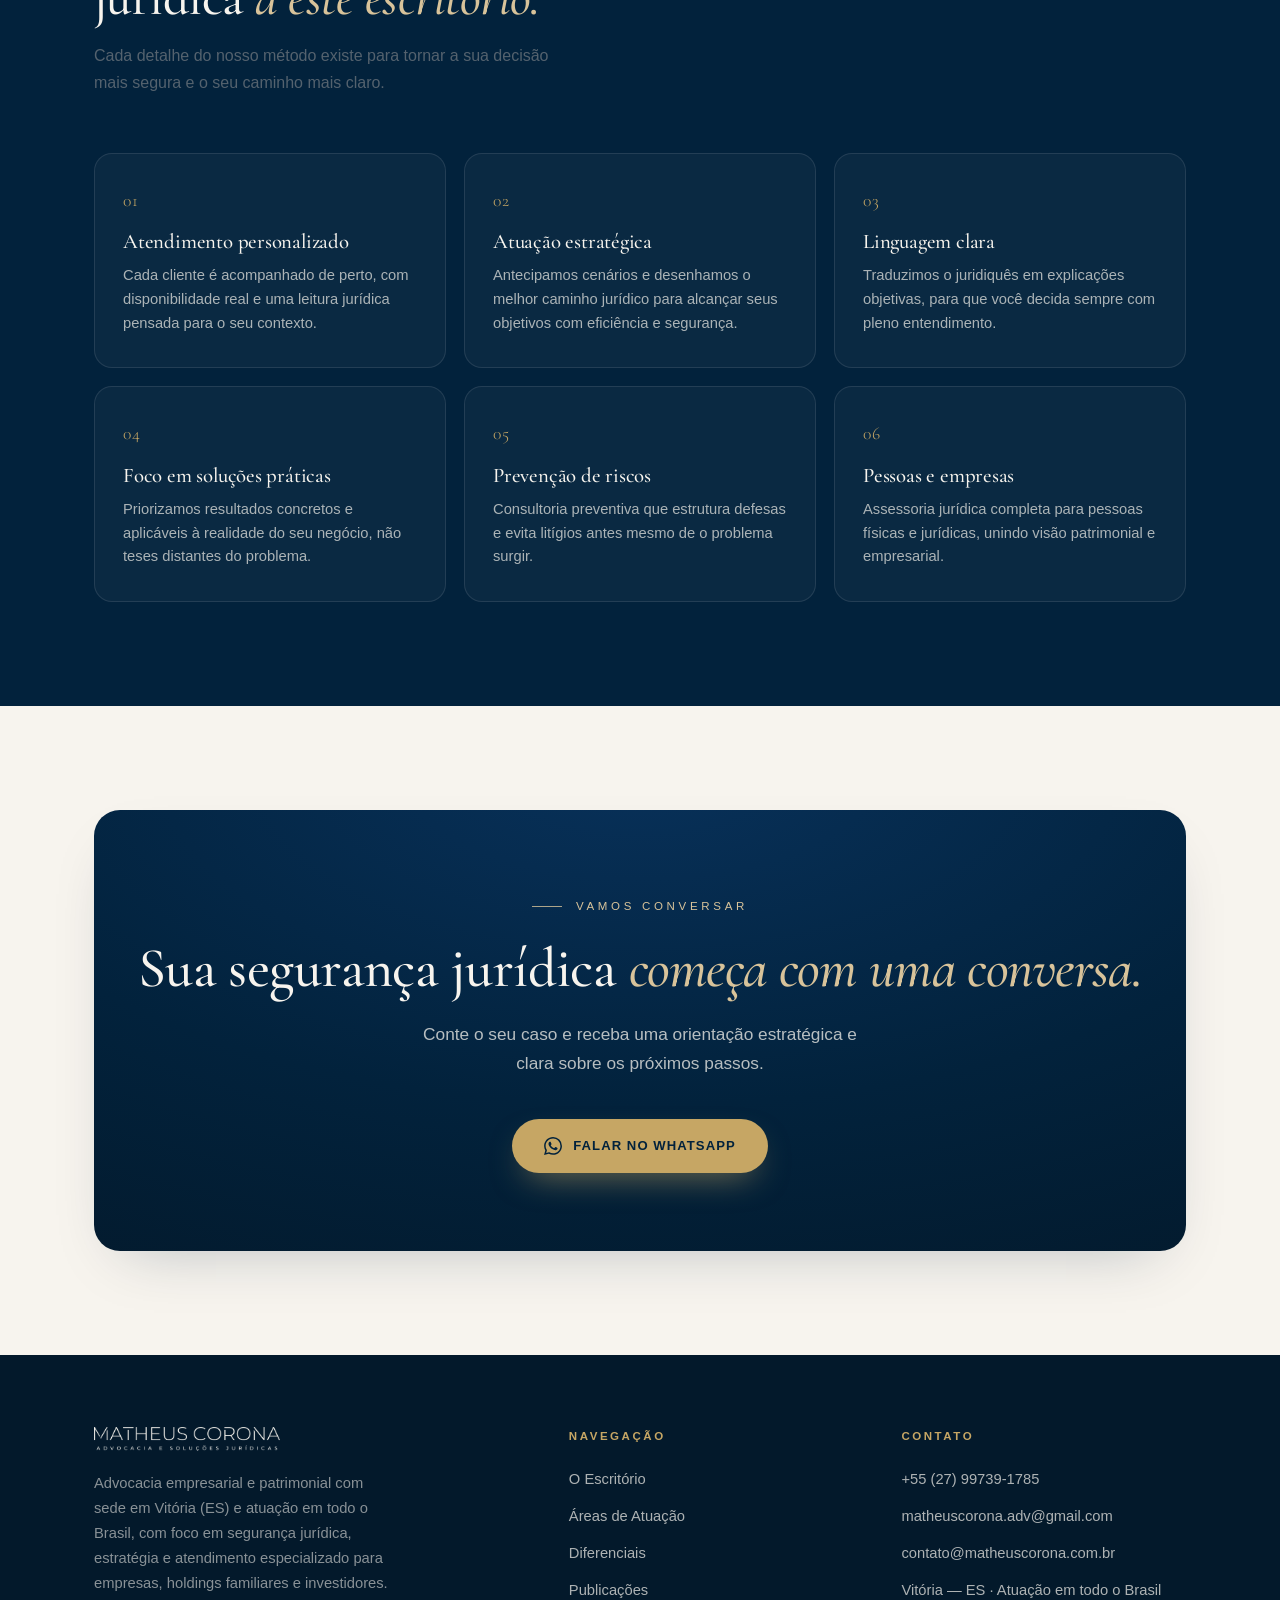
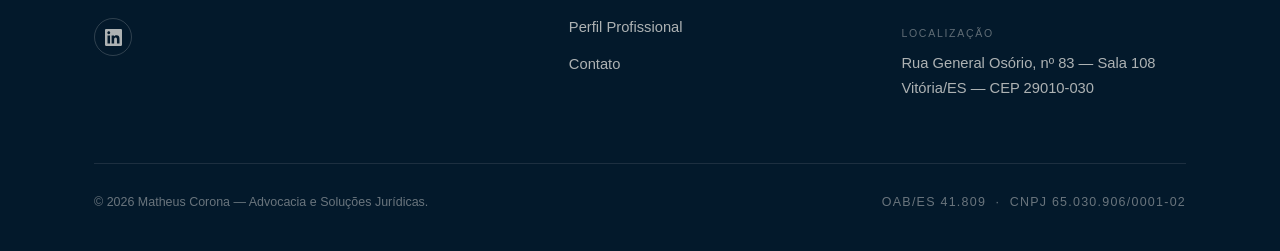
==== commit 76cee210: "Adiciona endereço e segundo e-mail no rodapé - Novo bloco "Localização" (discreto) com o endereço fí" ====
--- a/index.html
+++ b/index.html
@@ -236,7 +236,10 @@
         <h4>Contato</h4>
         <a href="https://wa.me/5527997391785" target="_blank" rel="noopener">+55 (27) 99739-1785</a>
         <a href="mailto:matheuscorona.adv@gmail.com">matheuscorona.adv@gmail.com</a>
+        <a href="mailto:contato@matheuscorona.com.br">contato@matheuscorona.com.br</a>
         <p>Vitória — ES · Atuação em todo o Brasil</p>
+        <h4 class="sublabel">Localização</h4>
+        <p>Rua General Osório, nº 83 — Sala 108<br>Vitória/ES — CEP 29010-030</p>
       </div>
     </div>
     <div class="foot-bottom">
--- a/styles.css
+++ b/styles.css
@@ -151,6 +151,7 @@
 .foot-social a:hover{background:var(--gold);border-color:var(--gold);color:var(--navy)}
 .foot-col h4{font-size:.72rem;letter-spacing:.22em;text-transform:uppercase;color:var(--gold);margin-bottom:20px;font-weight:600}
 .foot-col a,.foot-col p{display:block;font-size:.92rem;color:rgba(247,244,238,.7);margin-bottom:12px;transition:color .3s}
+.foot-col .sublabel{font-size:.66rem;letter-spacing:.16em;text-transform:uppercase;color:rgba(247,244,238,.38);margin:22px 0 8px;font-weight:500}
 .foot-col a:hover{color:var(--gold)}
 .foot-bottom{display:flex;justify-content:space-between;align-items:center;padding-top:28px;flex-wrap:wrap;gap:12px}
 .foot-bottom p{font-size:.78rem;color:rgba(247,244,238,.42)}
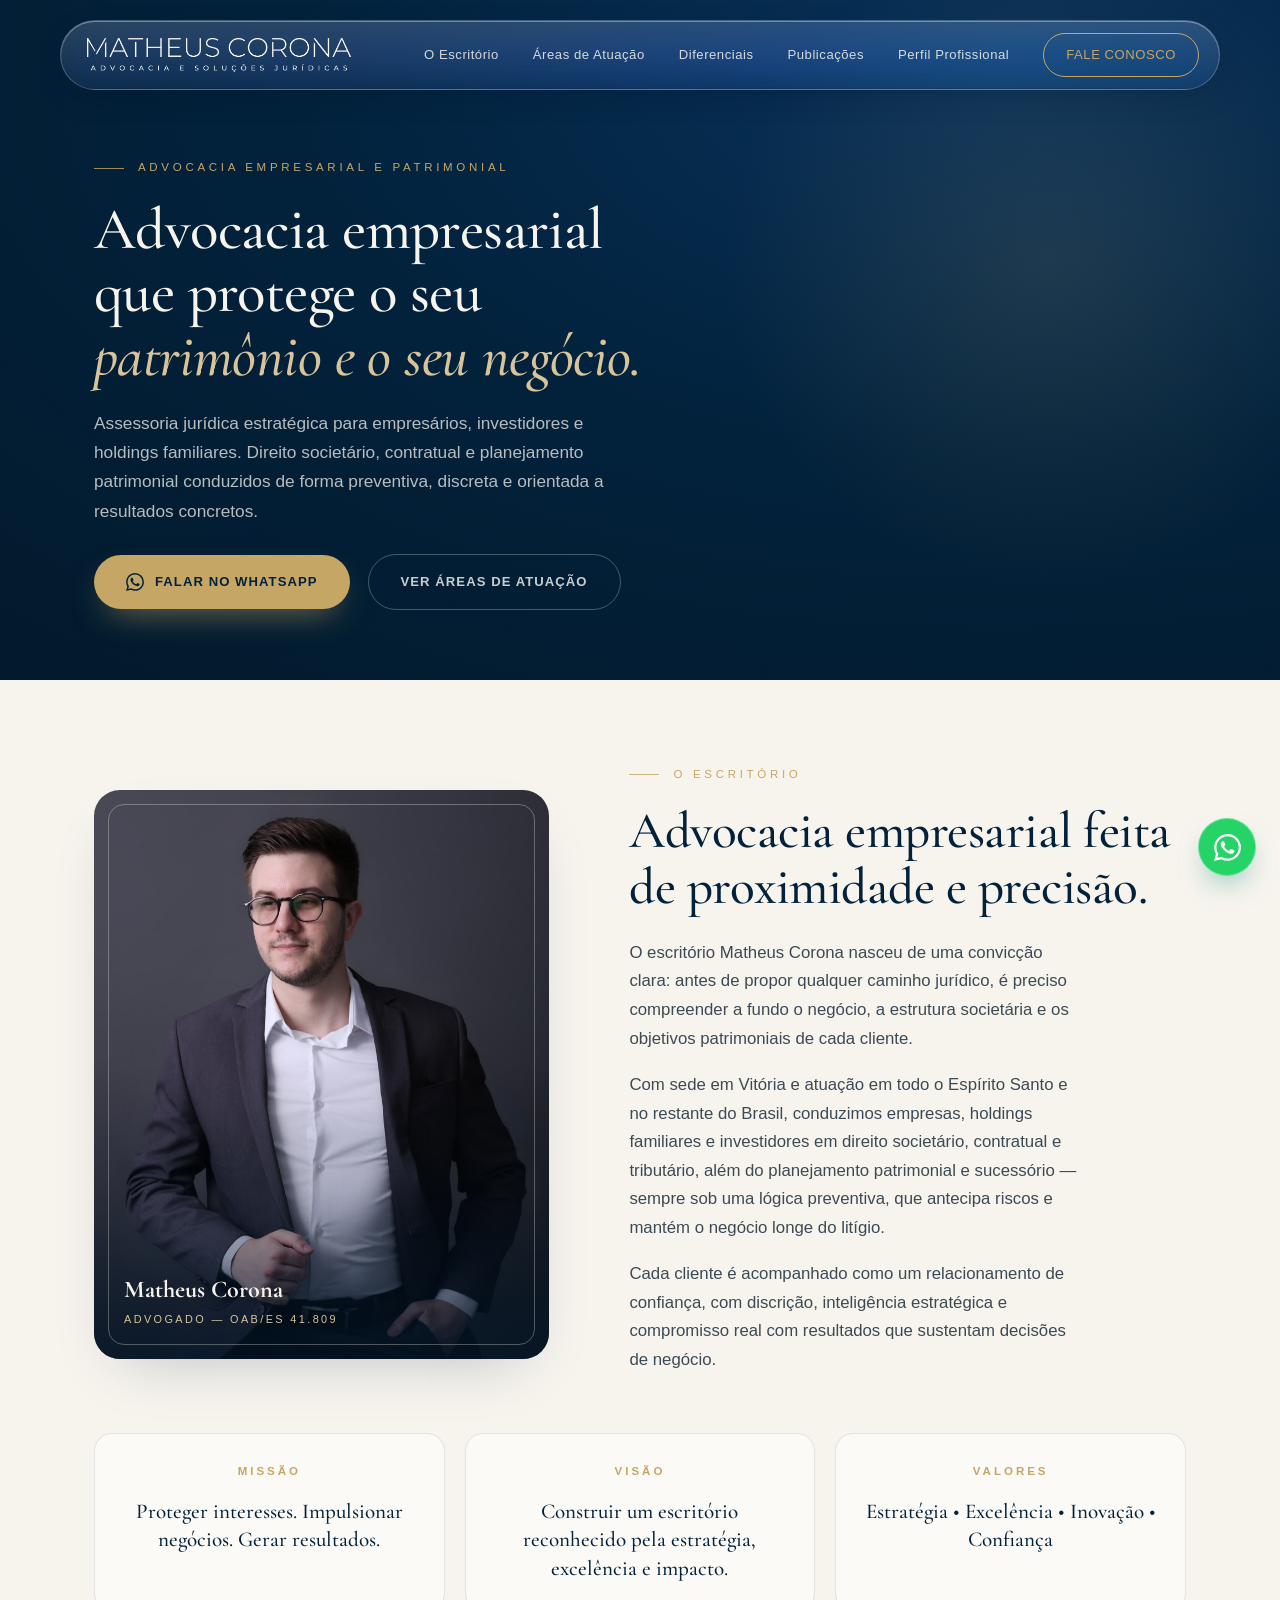
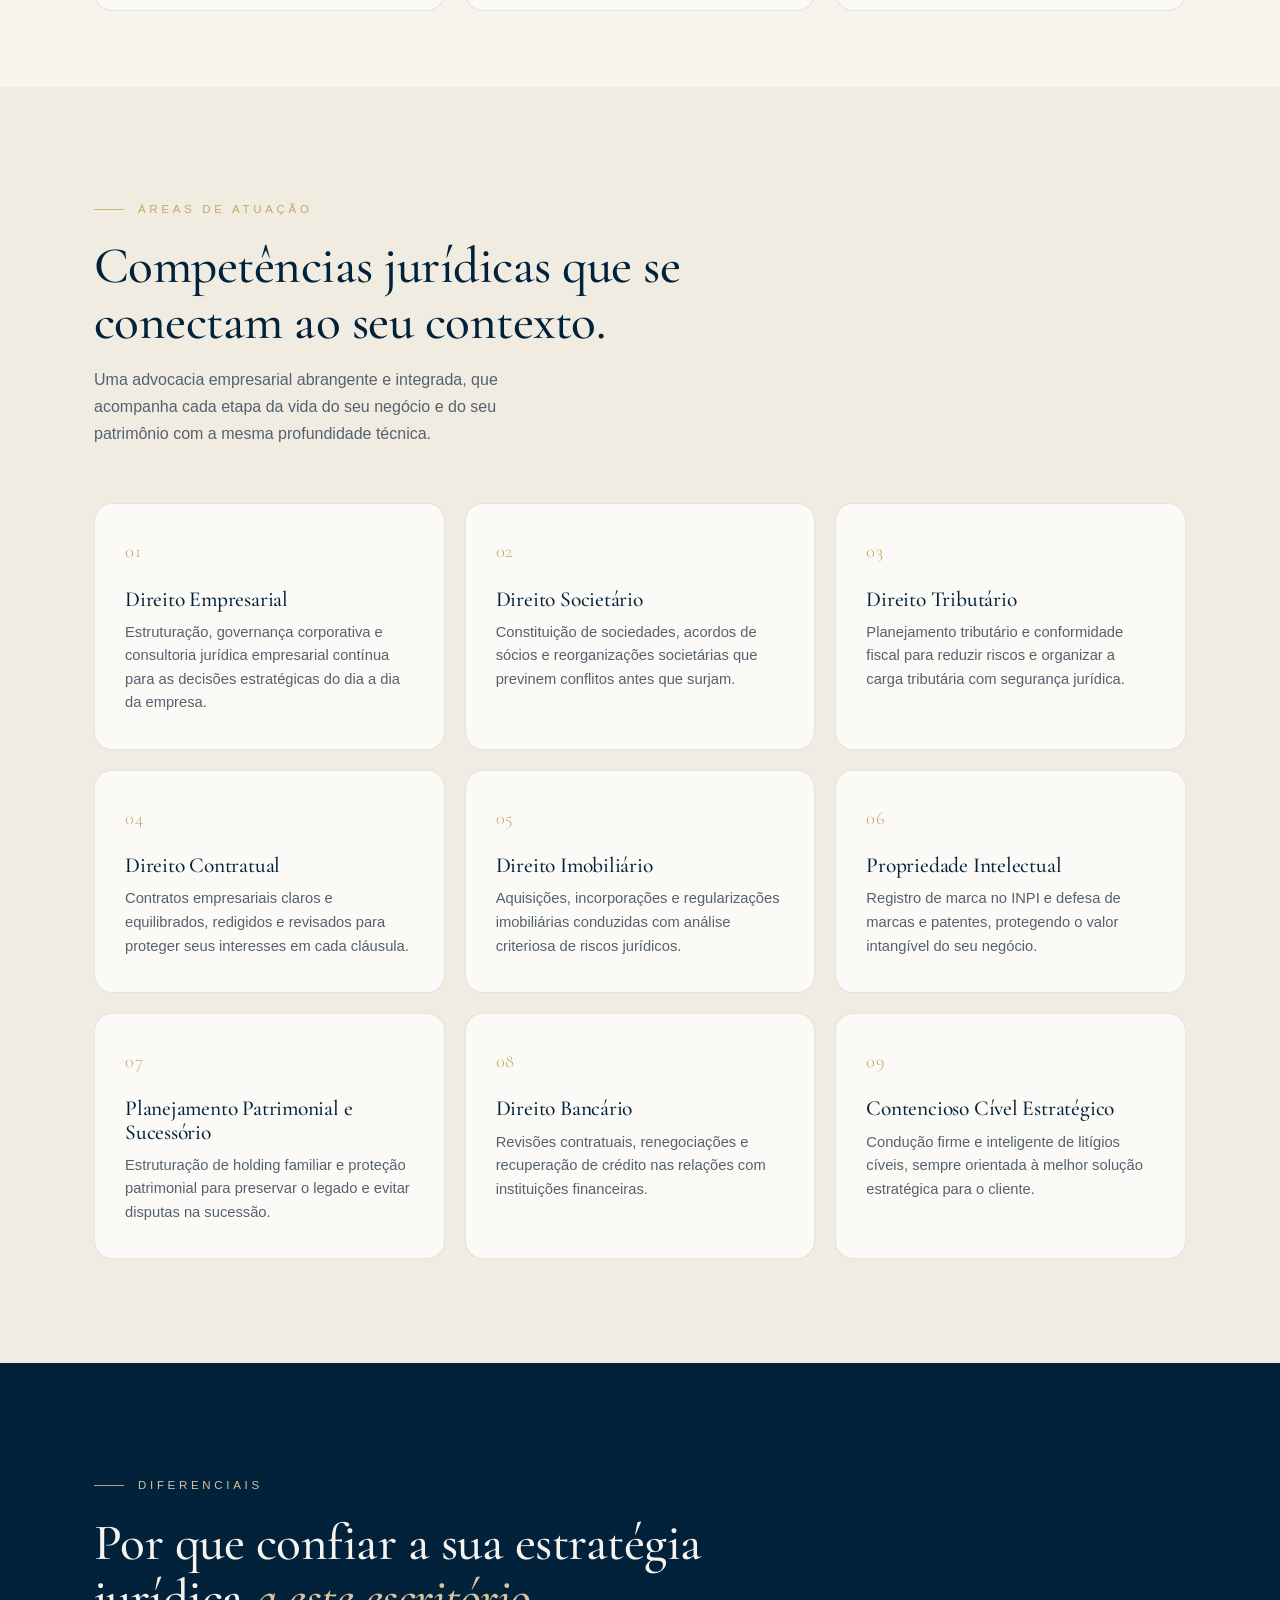
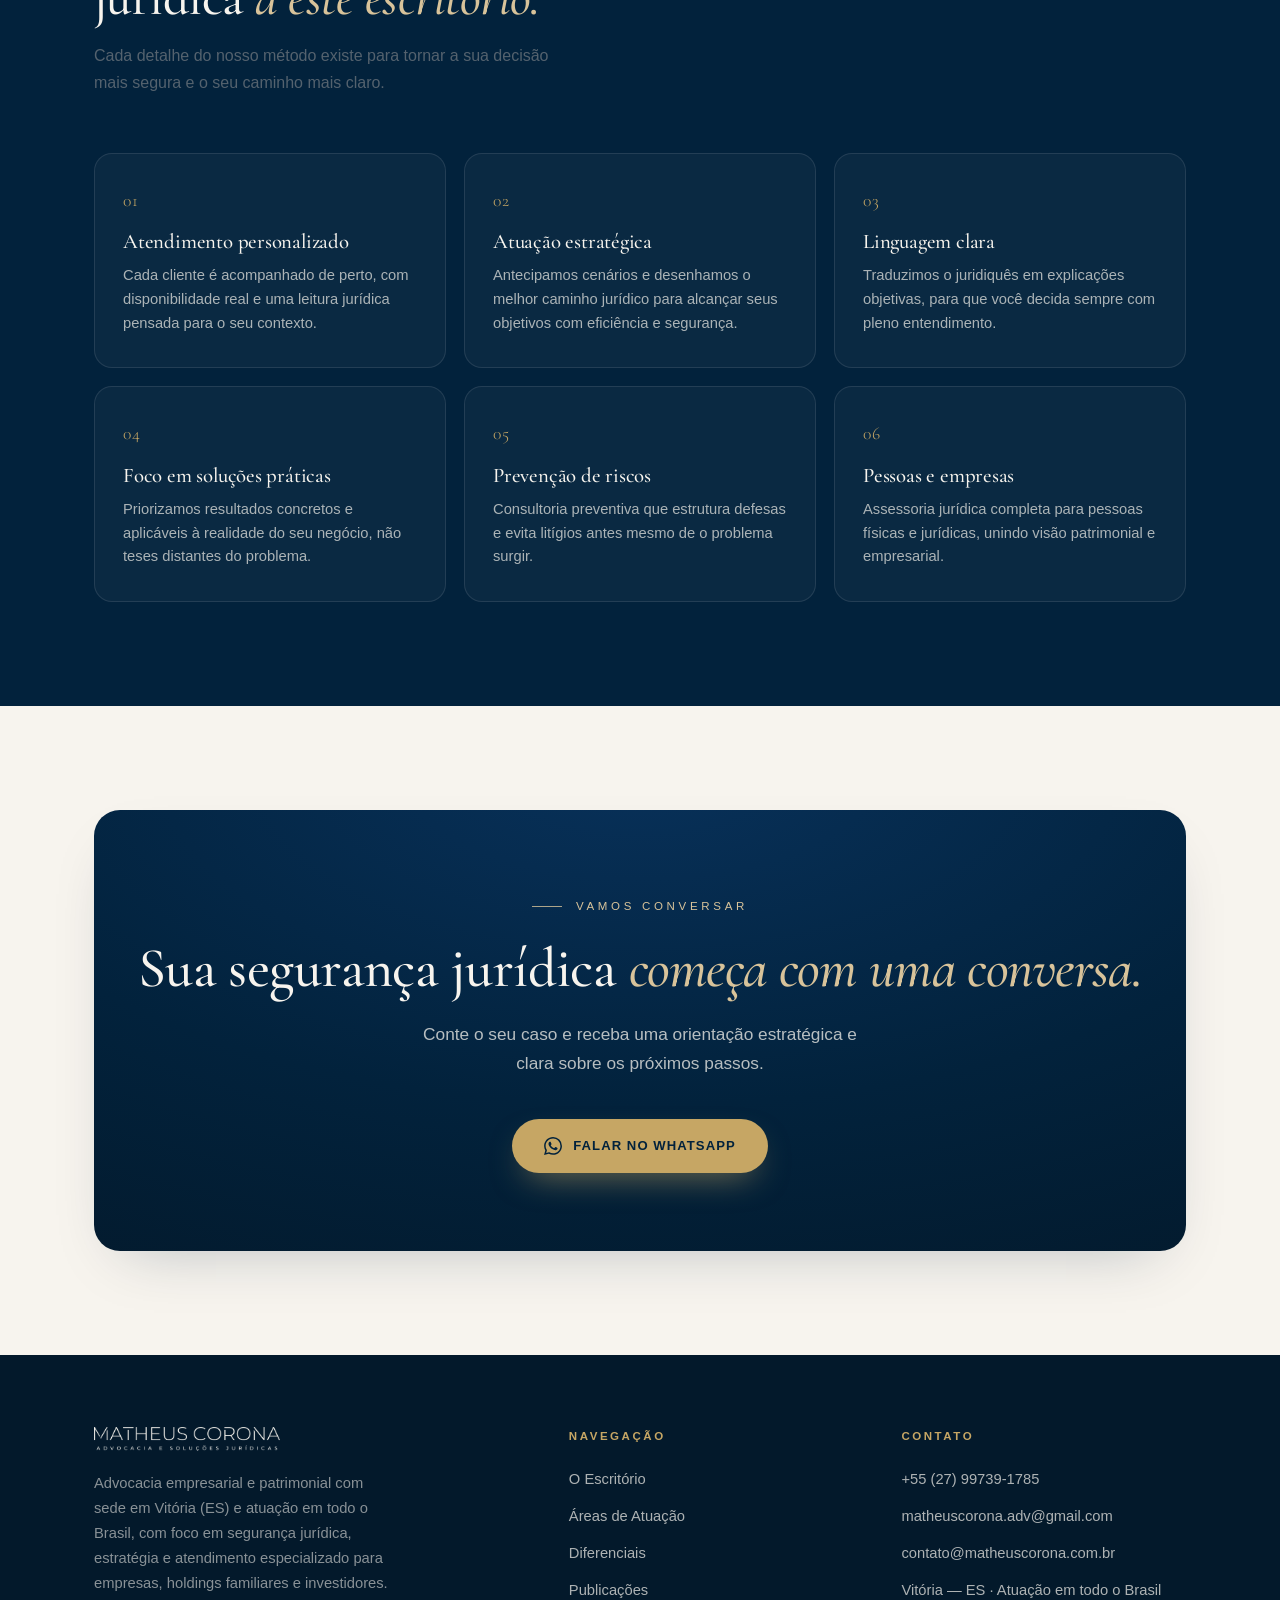
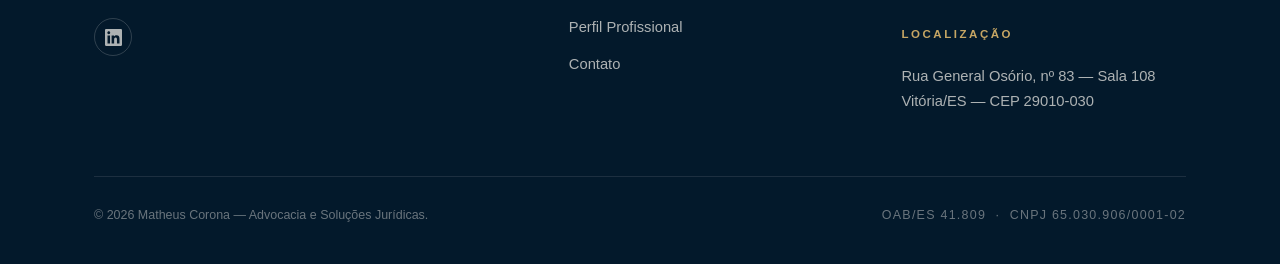
==== commit 016fc6ac: "Padroniza o rótulo "Localização" com os demais títulos do rodapé Usa o mesmo estilo de "Navegação" e" ====
--- a/index.html
+++ b/index.html
@@ -238,7 +238,7 @@
         <a href="mailto:matheuscorona.adv@gmail.com">matheuscorona.adv@gmail.com</a>
         <a href="mailto:contato@matheuscorona.com.br">contato@matheuscorona.com.br</a>
         <p>Vitória — ES · Atuação em todo o Brasil</p>
-        <h4 class="sublabel">Localização</h4>
+        <h4>Localização</h4>
         <p>Rua General Osório, nº 83 — Sala 108<br>Vitória/ES — CEP 29010-030</p>
       </div>
     </div>
--- a/styles.css
+++ b/styles.css
@@ -150,8 +150,8 @@
 .foot-social a svg{width:17px;height:17px}
 .foot-social a:hover{background:var(--gold);border-color:var(--gold);color:var(--navy)}
 .foot-col h4{font-size:.72rem;letter-spacing:.22em;text-transform:uppercase;color:var(--gold);margin-bottom:20px;font-weight:600}
+.foot-col h4:not(:first-child){margin-top:22px}
 .foot-col a,.foot-col p{display:block;font-size:.92rem;color:rgba(247,244,238,.7);margin-bottom:12px;transition:color .3s}
-.foot-col .sublabel{font-size:.66rem;letter-spacing:.16em;text-transform:uppercase;color:rgba(247,244,238,.38);margin:22px 0 8px;font-weight:500}
 .foot-col a:hover{color:var(--gold)}
 .foot-bottom{display:flex;justify-content:space-between;align-items:center;padding-top:28px;flex-wrap:wrap;gap:12px}
 .foot-bottom p{font-size:.78rem;color:rgba(247,244,238,.42)}
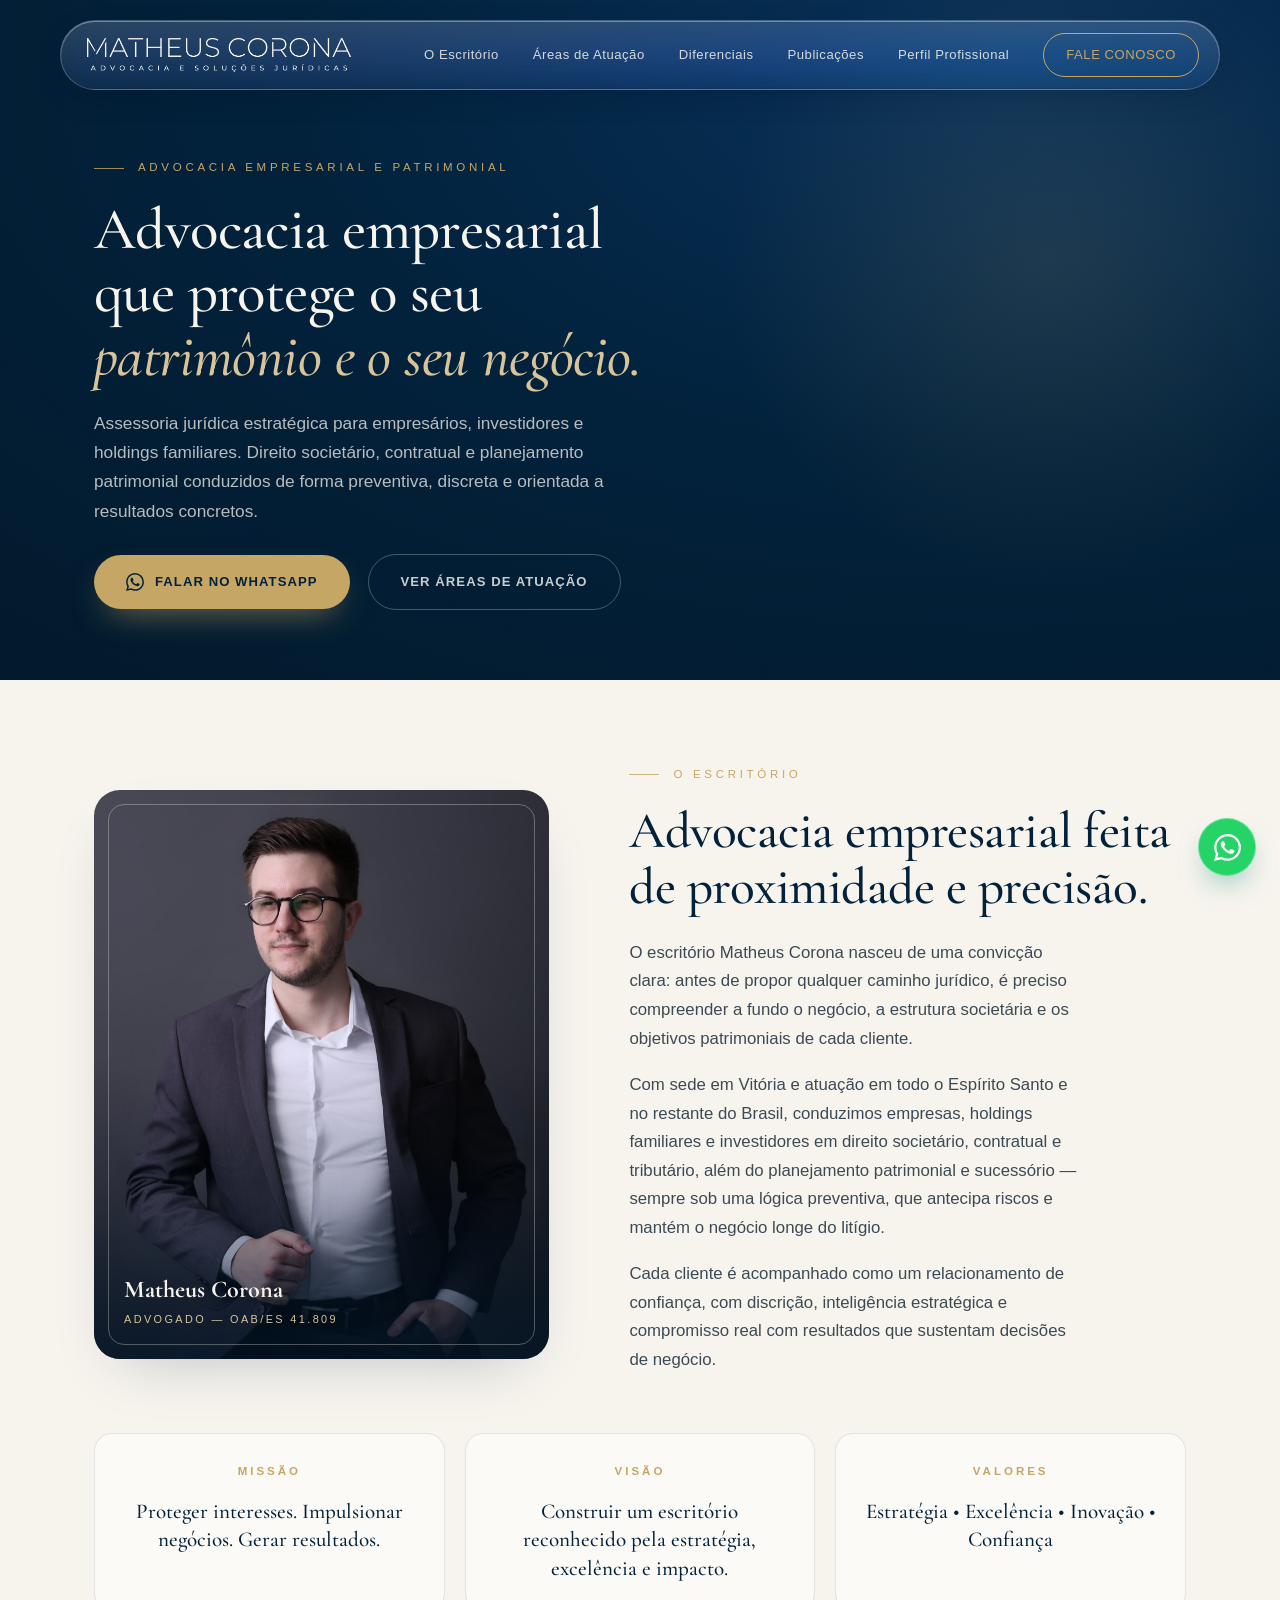
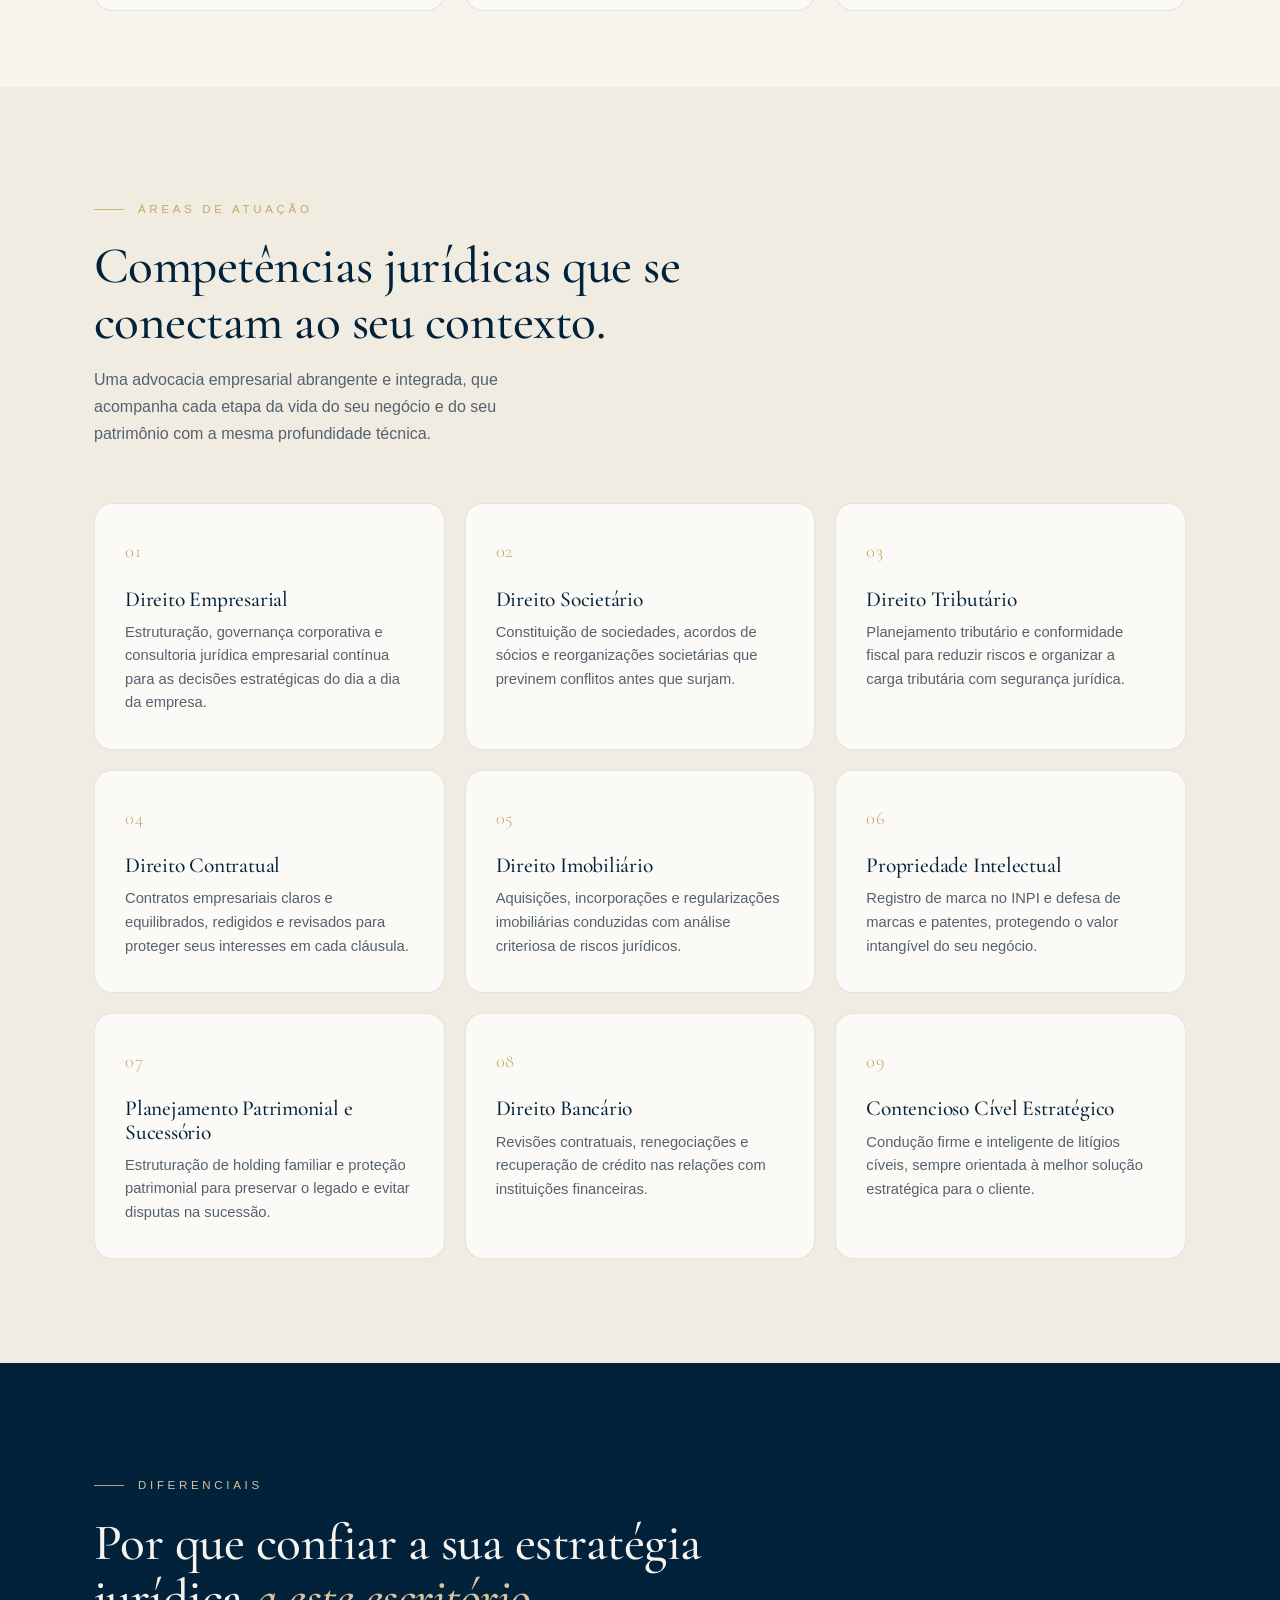
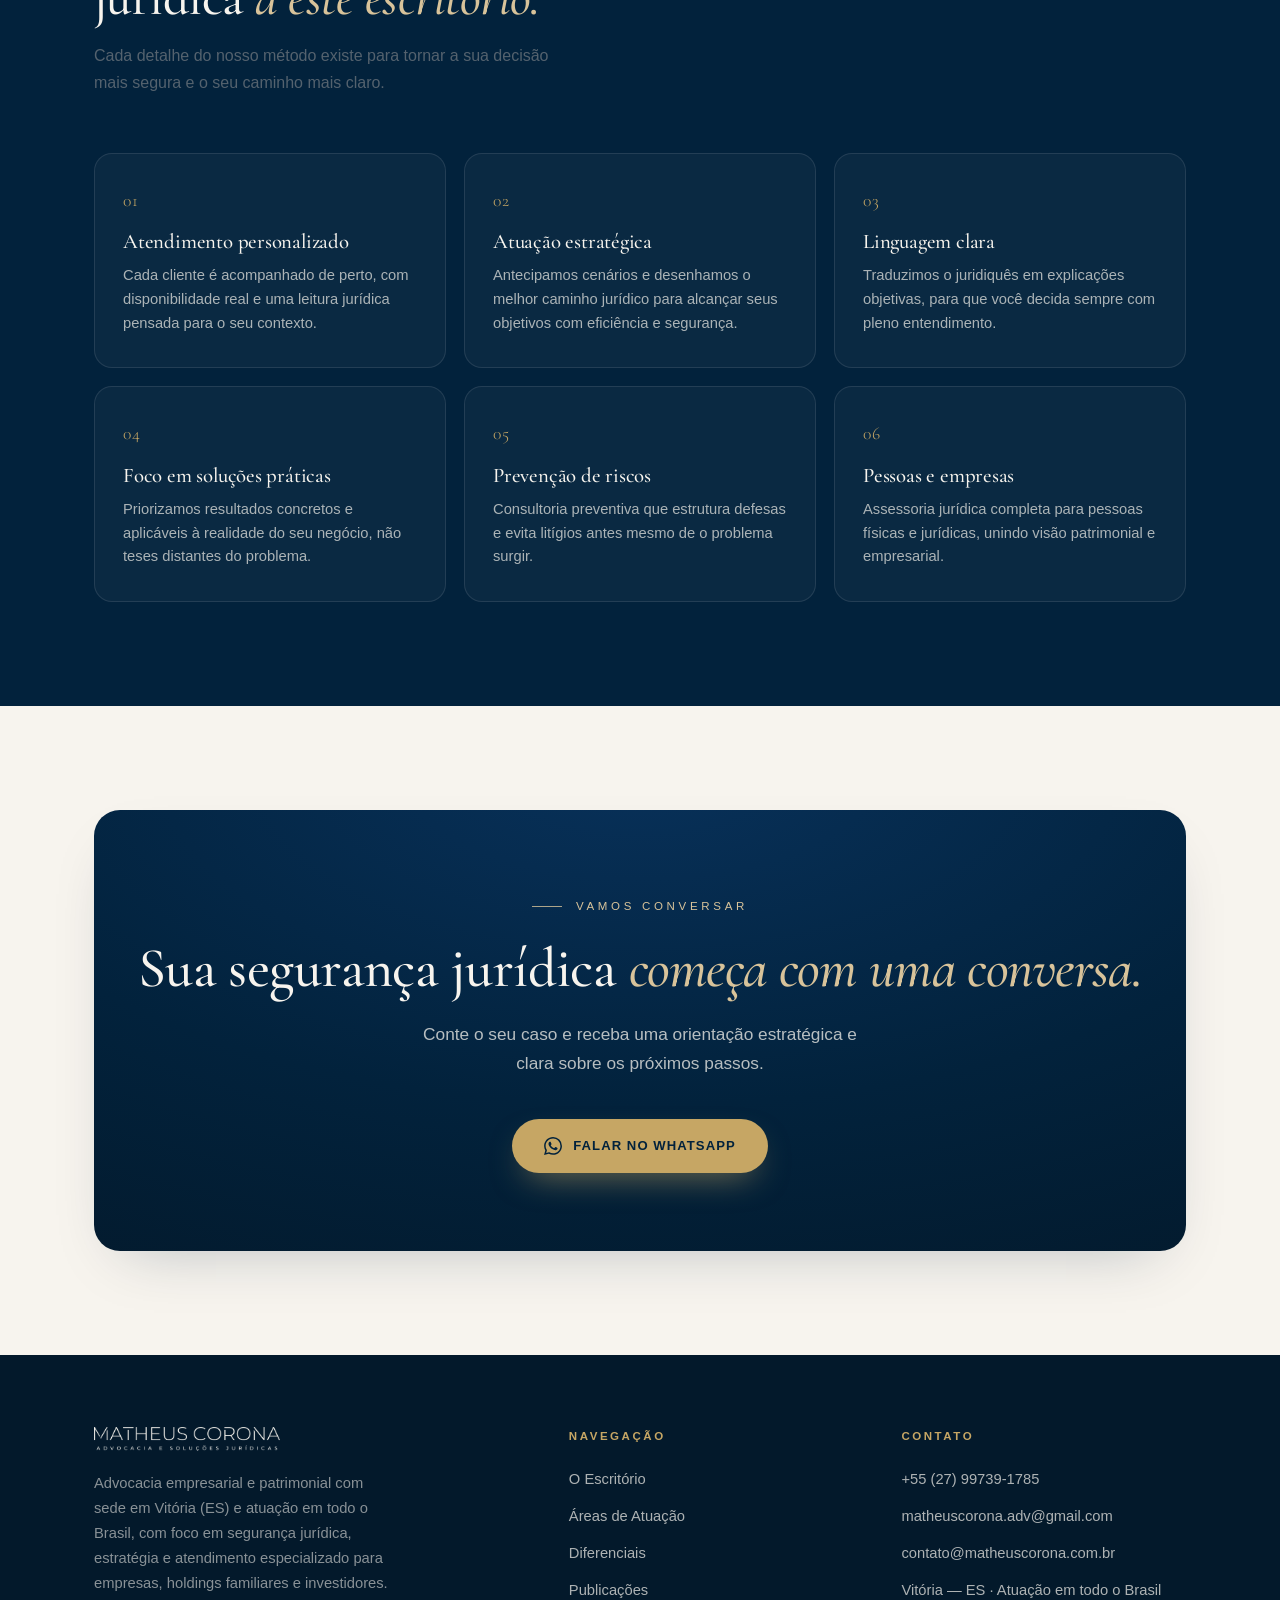
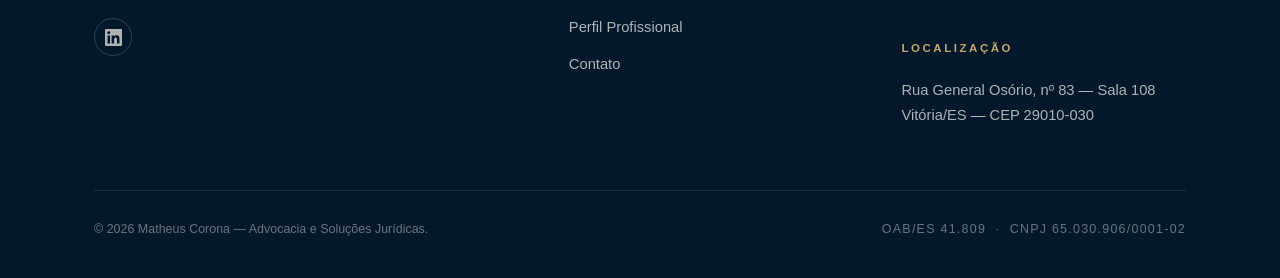
==== commit f191c7b0: "Adiciona a tag do Google (gtag.js) nas três páginas Instala o ID de acompanhamento G-01ZFT30Z80 no <" ====
--- a/index.html
+++ b/index.html
@@ -1,6 +1,14 @@
 <!DOCTYPE html>
 <html lang="pt-BR">
 <head>
+<!-- Google tag (gtag.js) -->
+<script async src="https://www.googletagmanager.com/gtag/js?id=G-01ZFT30Z80"></script>
+<script>
+  window.dataLayer = window.dataLayer || [];
+  function gtag(){dataLayer.push(arguments);}
+  gtag('js', new Date());
+  gtag('config', 'G-01ZFT30Z80');
+</script>
 <meta charset="UTF-8">
 <meta name="viewport" content="width=device-width, initial-scale=1.0">
 <title>Matheus Corona | Advogado Empresarial em Vitória - ES | Direito Societário, Contratual e Patrimonial</title>
--- a/styles.css
+++ b/styles.css
@@ -23,7 +23,7 @@
 em{font-style:italic}
 
 /* NAV */
-header.nav{position:fixed;top:0;left:0;right:0;z-index:50;display:flex;align-items:center;justify-content:space-between;padding:20px 30px;transition:padding .5s}
+header.nav{position:fixed;top:0;left:0;right:0;z-index:50;display:flex;align-items:center;justify-content:space-between;padding:20px 30px;transition:padding .5s,background .6s ease}
 .nav-shell{position:relative;width:100%;max-width:1160px;margin:0 auto;display:flex;align-items:center;justify-content:space-between;
   padding:12px 20px 12px 26px;border-radius:var(--r-pill);
   background:linear-gradient(180deg,rgba(255,255,255,.16),rgba(255,255,255,.05));
@@ -150,7 +150,7 @@
 .foot-social a svg{width:17px;height:17px}
 .foot-social a:hover{background:var(--gold);border-color:var(--gold);color:var(--navy)}
 .foot-col h4{font-size:.72rem;letter-spacing:.22em;text-transform:uppercase;color:var(--gold);margin-bottom:20px;font-weight:600}
-.foot-col h4:not(:first-child){margin-top:22px}
+.foot-col h4:not(:first-child){margin-top:36px}
 .foot-col a,.foot-col p{display:block;font-size:.92rem;color:rgba(247,244,238,.7);margin-bottom:12px;transition:color .3s}
 .foot-col a:hover{color:var(--gold)}
 .foot-bottom{display:flex;justify-content:space-between;align-items:center;padding-top:28px;flex-wrap:wrap;gap:12px}
